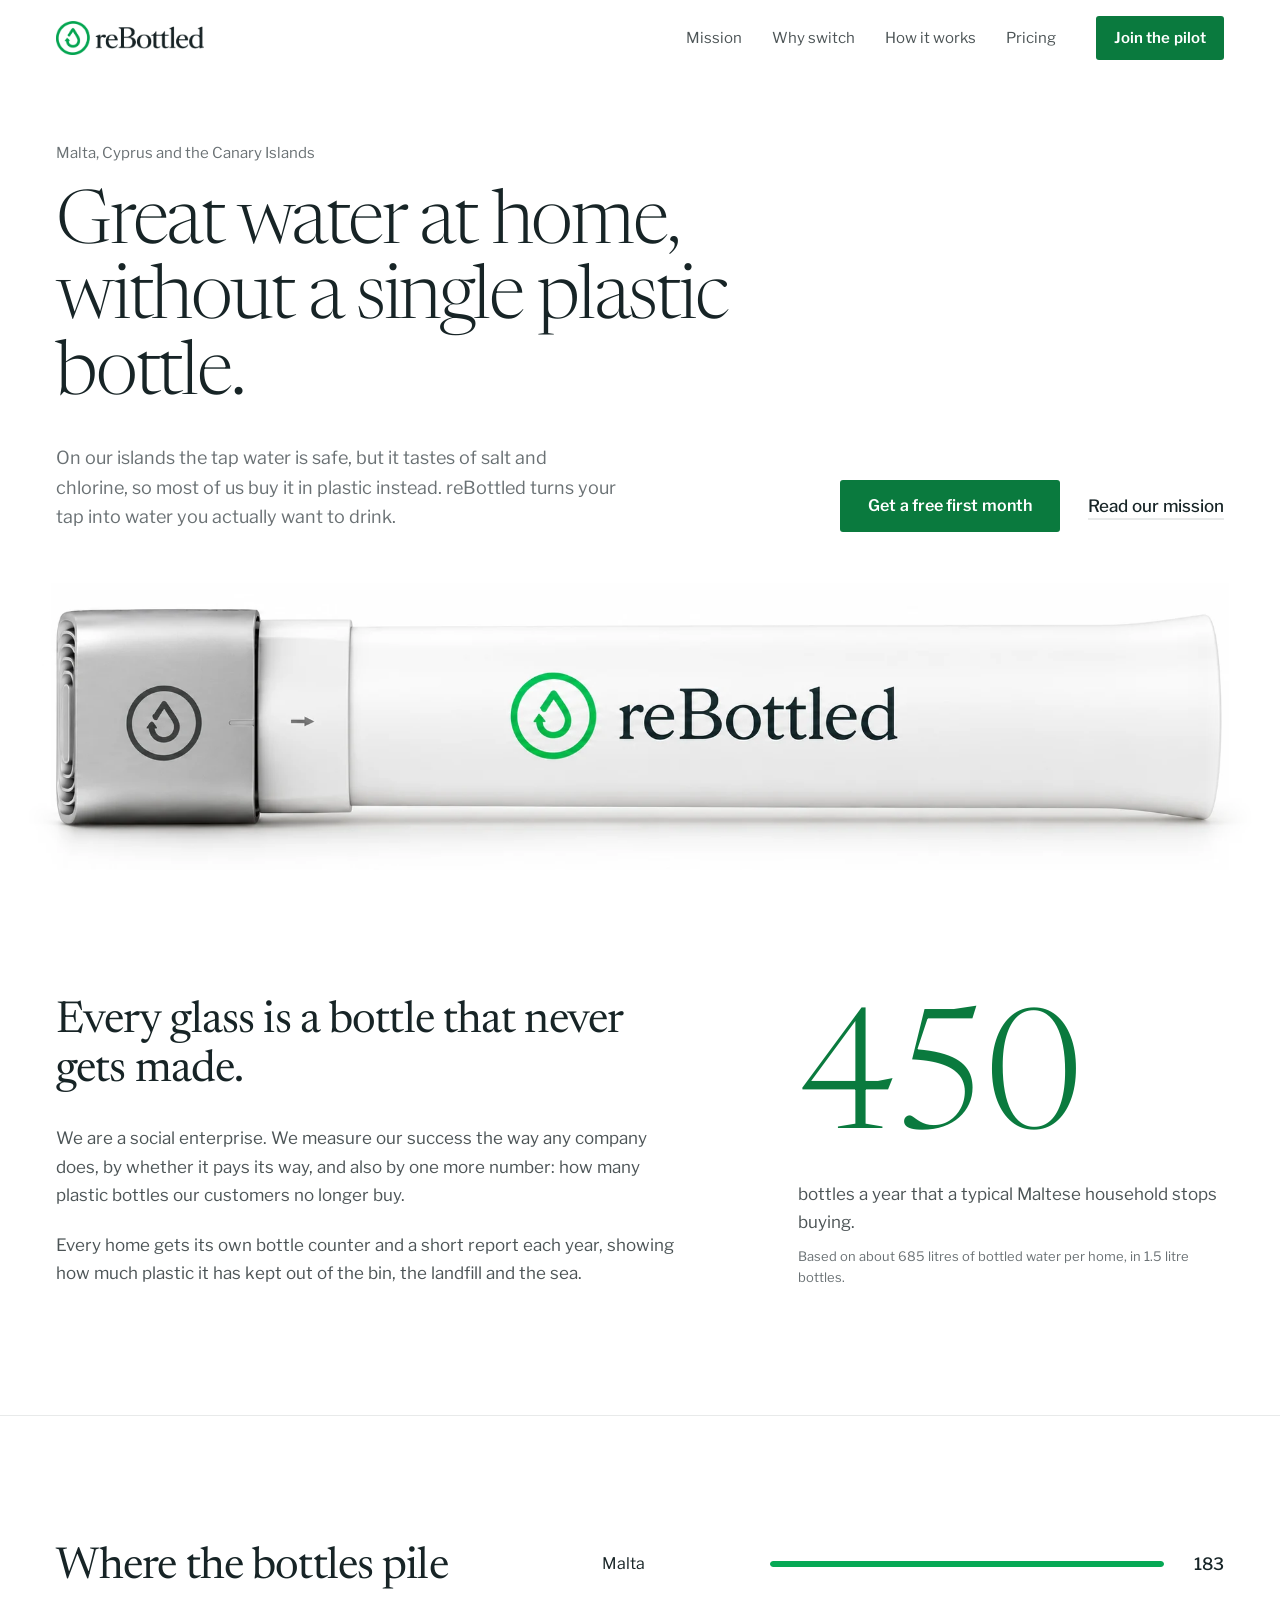
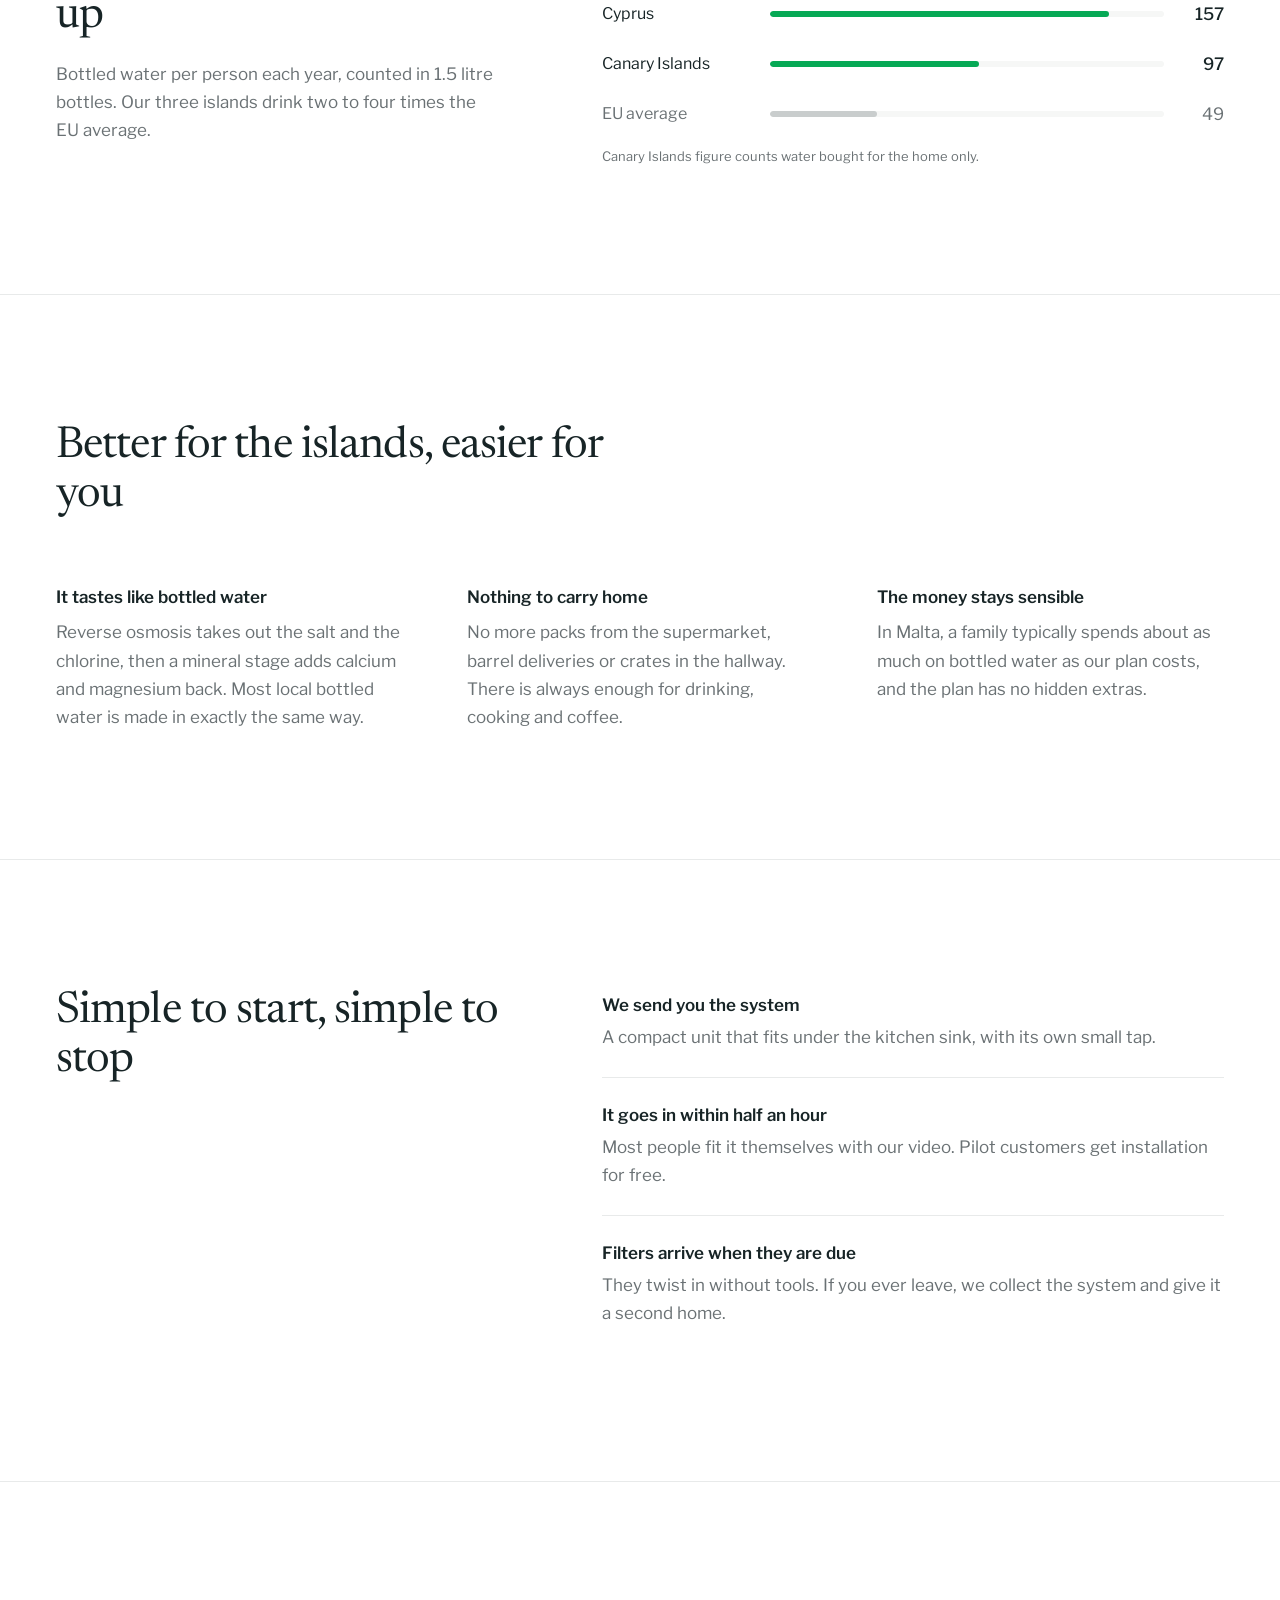
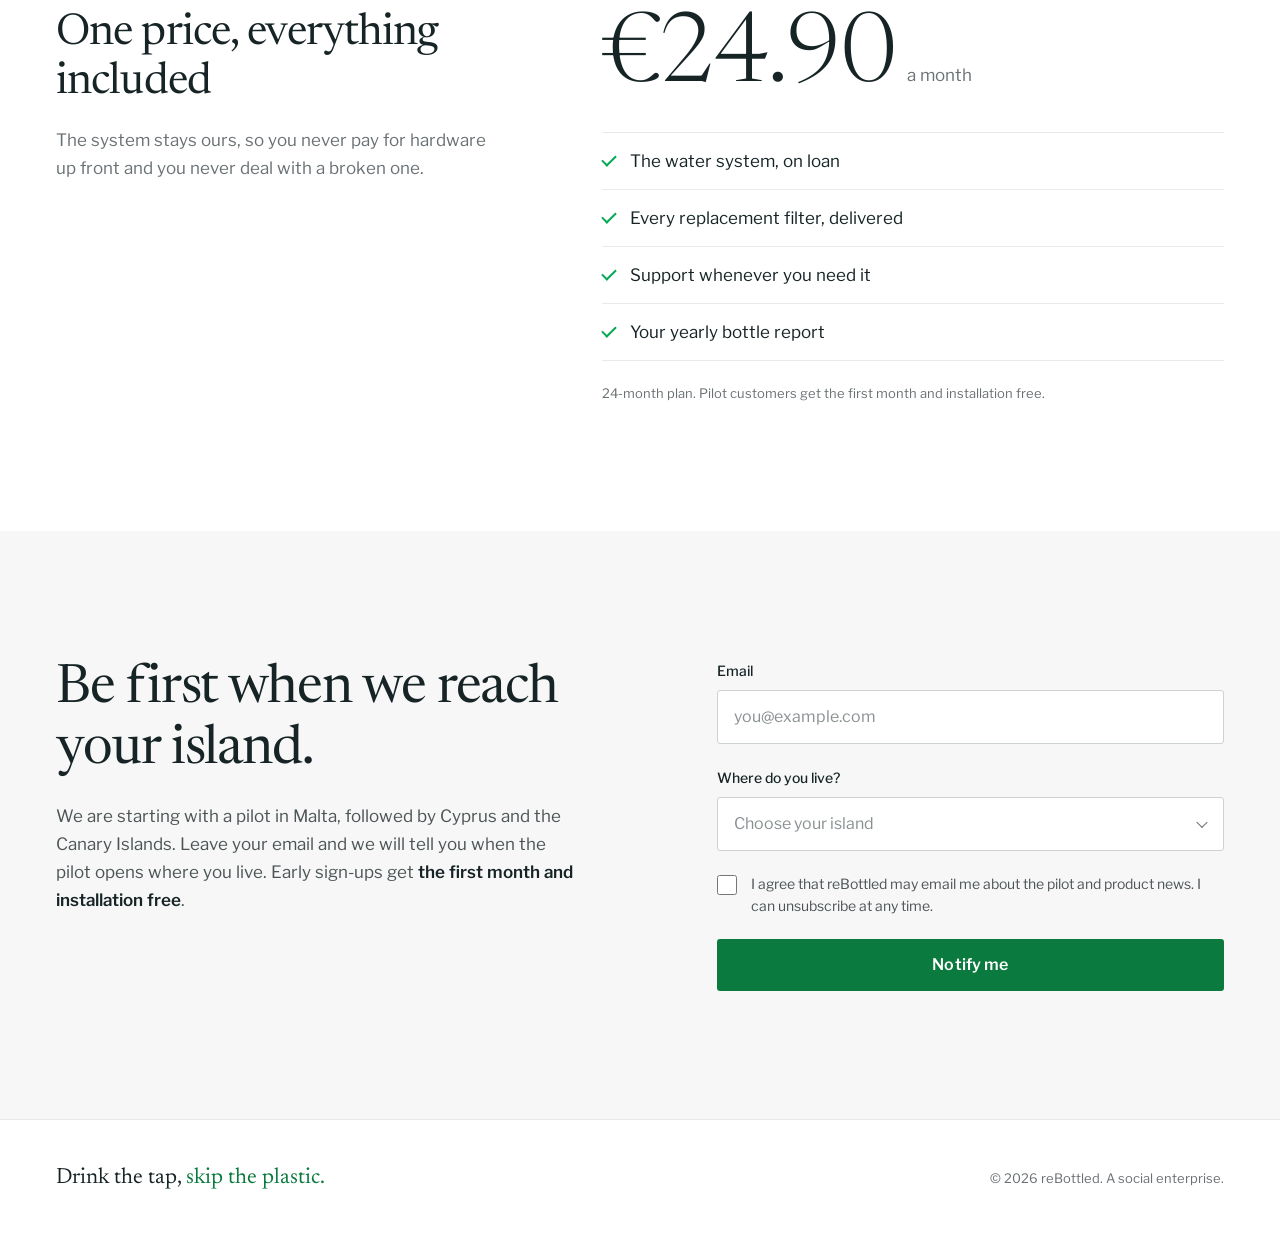
==== index.html @ c3a54504 "Add reBottled landing page Single-page site with mission, sales story, pricing and a front-end-only " ====
<!doctype html>
<html lang="en">
<head>
  <meta charset="utf-8">
  <meta name="viewport" content="width=device-width, initial-scale=1">
  <title>reBottled | Great water at home, without plastic bottles</title>
  <meta name="description" content="reBottled is a social enterprise bringing clean, great-tasting tap water to homes in Malta, Cyprus and the Canary Islands, so families can stop buying water in plastic.">
  <meta name="theme-color" content="#ffffff">
  <meta property="og:title" content="reBottled | Great water at home, without plastic bottles">
  <meta property="og:description" content="A home water system on subscription for Malta, Cyprus and the Canary Islands. Join the pilot: first month and installation free.">
  <meta property="og:type" content="website">
  <meta property="og:image" content="assets/hero-filter.webp">
  <link rel="icon" type="image/png" href="assets/favicon.png">
  <link rel="apple-touch-icon" href="assets/apple-touch-icon.png">
  <link rel="preconnect" href="https://fonts.googleapis.com">
  <link rel="preconnect" href="https://fonts.gstatic.com" crossorigin>
  <link rel="stylesheet" href="https://fonts.googleapis.com/css2?family=Newsreader:opsz,wght@6..72,300;6..72,400;6..72,500&family=Libre+Franklin:wght@400;500;600&display=swap">
  <link rel="stylesheet" href="styles.css">
  <script>document.documentElement.classList.add("js");</script>
  <script src="main.js" defer></script>
</head>
<body>
  <a class="skip-link" href="#main">Skip to content</a>

  <header class="site-header">
    <div class="wrap header-inner">
      <a class="brand" href="#top" aria-label="reBottled, back to top">
        <picture>
          <source srcset="assets/logo.webp" type="image/webp">
          <img src="assets/logo.png" alt="reBottled" width="174" height="40">
        </picture>
      </a>
      <nav class="site-nav" aria-label="Main">
        <a href="#mission">Mission</a>
        <a href="#why">Why switch</a>
        <a href="#how">How it works</a>
        <a href="#pricing">Pricing</a>
      </nav>
      <a class="button button-small" href="#join">Join the pilot</a>
    </div>
  </header>

  <main id="main">

    <section class="hero" id="top">
      <div class="wrap hero-head">
        <p class="hero-place">Malta, Cyprus and the Canary Islands</p>
        <h1 class="hero-title">Great water at home, without a single plastic bottle.</h1>
      </div>
      <div class="wrap hero-body">
        <div class="hero-row">
          <p class="hero-lead">On our islands the tap water is safe, but it tastes of salt and chlorine, so most of us buy it in plastic instead. reBottled turns your tap into water you actually want to drink.</p>
          <div class="hero-actions">
            <a class="button" href="#join">Get a free first month</a>
            <a class="text-link" href="#mission">Read our mission</a>
          </div>
        </div>
      </div>
      <figure class="hero-product">
        <img src="assets/hero-filter.webp" srcset="assets/hero-filter-1000.webp 947w, assets/hero-filter.webp 1894w" sizes="(max-width: 700px) 136vw, min(100vw, 1440px)" alt="The reBottled filter: a slim white cylinder with a brushed metal end cap and the green reBottled logo" width="1894" height="442" fetchpriority="high">
      </figure>
    </section>

    <section class="section mission" id="mission">
      <div class="wrap mission-grid">
        <div class="mission-text">
          <h2>Every glass is a bottle that never gets made.</h2>
          <p>We are a social enterprise. We measure our success the way any company does, by whether it pays its way, and also by one more number: how many plastic bottles our customers no longer buy.</p>
          <p>Every home gets its own bottle counter and a short report each year, showing how much plastic it has kept out of the bin, the landfill and the sea.</p>
        </div>
        <aside class="mission-stat" aria-label="Household impact">
          <p class="big-number">450</p>
          <p>bottles a year that a typical Maltese household stops buying.</p>
          <p class="fine">Based on about 685 litres of bottled water per home, in 1.5 litre bottles.</p>
        </aside>
      </div>
    </section>

    <section class="section problem" aria-labelledby="problem-title">
      <div class="wrap problem-grid">
        <div>
          <h2 id="problem-title">Where the bottles pile up</h2>
          <p class="muted">Bottled water per person each year, counted in 1.5 litre bottles. Our three islands drink two to four times the EU average.</p>
        </div>
        <div>
          <dl class="bars">
            <div class="bar-row">
              <dt>Malta</dt>
              <dd><span class="bar"><span style="--w: 100%"></span></span><span class="bar-value">183</span></dd>
            </div>
            <div class="bar-row">
              <dt>Cyprus</dt>
              <dd><span class="bar"><span style="--w: 86%"></span></span><span class="bar-value">157</span></dd>
            </div>
            <div class="bar-row">
              <dt>Canary Islands</dt>
              <dd><span class="bar"><span style="--w: 53%"></span></span><span class="bar-value">97</span></dd>
            </div>
            <div class="bar-row is-reference">
              <dt>EU average</dt>
              <dd><span class="bar"><span style="--w: 27%"></span></span><span class="bar-value">49</span></dd>
            </div>
          </dl>
          <p class="fine">Canary Islands figure counts water bought for the home only.</p>
        </div>
      </div>
    </section>

    <section class="section why" id="why">
      <div class="wrap">
        <h2>Better for the islands, easier for you</h2>
        <div class="why-grid">
          <div>
            <h3>It tastes like bottled water</h3>
            <p>Reverse osmosis takes out the salt and the chlorine, then a mineral stage adds calcium and magnesium back. Most local bottled water is made in exactly the same way.</p>
          </div>
          <div>
            <h3>Nothing to carry home</h3>
            <p>No more packs from the supermarket, barrel deliveries or crates in the hallway. There is always enough for drinking, cooking and coffee.</p>
          </div>
          <div>
            <h3>The money stays sensible</h3>
            <p>In Malta, a family typically spends about as much on bottled water as our plan costs, and the plan has no hidden extras.</p>
          </div>
        </div>
      </div>
    </section>

    <section class="section how" id="how">
      <div class="wrap how-grid">
        <div>
          <h2>Simple to start, simple to stop</h2>
        </div>
        <ol class="steps">
          <li>
            <h3>We send you the system</h3>
            <p>A compact unit that fits under the kitchen sink, with its own small tap.</p>
          </li>
          <li>
            <h3>It goes in within half an hour</h3>
            <p>Most people fit it themselves with our video. Pilot customers get installation for free.</p>
          </li>
          <li>
            <h3>Filters arrive when they are due</h3>
            <p>They twist in without tools. If you ever leave, we collect the system and give it a second home.</p>
          </li>
        </ol>
      </div>
    </section>

    <section class="section pricing" id="pricing">
      <div class="wrap pricing-grid">
        <div>
          <h2>One price, everything included</h2>
          <p class="muted">The system stays ours, so you never pay for hardware up front and you never deal with a broken one.</p>
        </div>
        <div class="price-block">
          <p class="price"><span class="price-amount">€24.90</span> <span class="price-unit">a month</span></p>
          <ul class="included">
            <li>The water system, on loan</li>
            <li>Every replacement filter, delivered</li>
            <li>Support whenever you need it</li>
            <li>Your yearly bottle report</li>
          </ul>
          <p class="fine">24-month plan. Pilot customers get the first month and installation free.</p>
        </div>
      </div>
    </section>

    <section class="join" id="join" aria-labelledby="join-title">
      <div class="wrap join-inner">
        <div class="join-copy">
          <h2 id="join-title">Be first when we reach your island.</h2>
          <p>We are starting with a pilot in Malta, followed by Cyprus and the Canary Islands. Leave your email and we will tell you when the pilot opens where you live. Early sign-ups get <strong>the first month and installation free</strong>.</p>
        </div>

        <form class="join-form" id="join-form" novalidate>
          <div class="field">
            <label for="email">Email</label>
            <input id="email" name="email" type="email" autocomplete="email" inputmode="email" placeholder="you@example.com" required aria-describedby="email-error">
            <p class="field-error" id="email-error" role="alert"></p>
          </div>
          <div class="field">
            <label for="region">Where do you live?</label>
            <div class="select-wrap">
              <select id="region" name="region" required aria-describedby="region-error">
                <option value="" selected disabled>Choose your island</option>
                <option value="malta">Malta or Gozo</option>
                <option value="cyprus">Cyprus</option>
                <option value="canary-islands">Canary Islands</option>
                <option value="other">Somewhere else</option>
              </select>
            </div>
            <p class="field-error" id="region-error" role="alert"></p>
          </div>
          <div class="field field-check">
            <input id="consent" name="consent" type="checkbox" required aria-describedby="consent-error">
            <label for="consent">I agree that reBottled may email me about the pilot and product news. I can unsubscribe at any time.</label>
            <p class="field-error" id="consent-error" role="alert"></p>
          </div>
          <button class="button button-full" type="submit">Notify me</button>
          <p class="form-status" id="form-status" role="status" aria-live="polite" hidden></p>
        </form>
      </div>
    </section>

  </main>

  <footer class="site-footer">
    <div class="wrap footer-inner">
      <p class="footer-line">Drink the tap, <span class="accent">skip the plastic.</span></p>
      <p class="fine">© <span id="year">2026</span> reBottled. A social enterprise.</p>
    </div>
  </footer>
</body>
</html>
---- styles.css ----
/* reBottled landing page
   Colours come from the logo: ink #172426, brand green #06A955.
   Green text and buttons use a darker shade (#0A7A3E) so they pass WCAG AA on white. */

:root {
  --ink: #172426;
  --text: #4C5456;
  --muted: #6A7174;
  --line: #E8EAEA;
  --soft: #F6F7F6;
  --green: #06A955;
  --green-dark: #0A7A3E;
  --green-darker: #08602F;
  --serif: "Newsreader", Georgia, "Times New Roman", serif;
  --sans: "Libre Franklin", "Helvetica Neue", Arial, sans-serif;
  --wrap: 1180px;
  --gutter: clamp(20px, 5vw, 56px);
  --section: clamp(72px, 10vw, 128px);
}

*, *::before, *::after { box-sizing: border-box; }

html { scroll-behavior: smooth; scroll-padding-top: 88px; }

body {
  margin: 0;
  background: #fff;
  color: var(--text);
  font-family: var(--sans);
  font-size: 17px;
  line-height: 1.65;
  -webkit-font-smoothing: antialiased;
  text-rendering: optimizeLegibility;
}

img { display: block; max-width: 100%; height: auto; }

h1, h2, h3 { color: var(--ink); margin: 0; font-weight: 400; }
h2 {
  font-family: var(--serif);
  font-size: clamp(30px, 4vw, 44px);
  line-height: 1.12;
  letter-spacing: -0.02em;
}
h3 { font-family: var(--sans); font-size: 17px; font-weight: 600; line-height: 1.35; }
p { margin: 0; }

a { color: var(--green-dark); }
a:hover { color: var(--green-darker); }

:focus-visible { outline: 2px solid var(--green-dark); outline-offset: 3px; border-radius: 2px; }

.wrap { width: 100%; max-width: calc(var(--wrap) + 2 * var(--gutter)); margin: 0 auto; padding: 0 var(--gutter); }

.skip-link {
  position: absolute; left: 12px; top: -60px; z-index: 100;
  background: var(--ink); color: #fff; padding: 10px 16px; text-decoration: none;
}
.skip-link:focus { top: 12px; color: #fff; }

.muted { color: var(--muted); }
.fine { font-size: 13px; line-height: 1.55; color: var(--muted); }
.accent { color: var(--green-dark); }

/* Buttons */
.button {
  display: inline-flex; align-items: center; justify-content: center;
  min-height: 52px; padding: 0 28px;
  background: var(--green-dark); color: #fff;
  font-family: var(--sans); font-size: 16px; font-weight: 600; letter-spacing: 0.005em;
  text-decoration: none; border: 0; border-radius: 3px; cursor: pointer;
  transition: background-color 0.15s ease;
}
.button:hover { background: var(--green-darker); color: #fff; }
.button-small { min-height: 44px; padding: 0 18px; font-size: 15px; }
.button-full { width: 100%; }

.text-link {
  color: var(--ink); font-weight: 500; text-decoration: underline;
  text-decoration-color: var(--line); text-decoration-thickness: 2px; text-underline-offset: 6px;
}
.text-link:hover { color: var(--ink); text-decoration-color: var(--green); }

/* Header */
.site-header {
  position: sticky; top: 0; z-index: 10;
  background: rgba(255, 255, 255, 0.94);
  backdrop-filter: saturate(1.2) blur(8px);
  -webkit-backdrop-filter: saturate(1.2) blur(8px);
  border-bottom: 1px solid transparent;
  transition: border-color 0.2s ease;
}
.site-header.is-scrolled { border-bottom-color: var(--line); }
.header-inner { height: 76px; display: flex; align-items: center; gap: 40px; }
.brand { display: block; flex: 0 0 auto; }
.brand img { height: 34px; width: auto; }
.site-nav { display: flex; gap: 30px; margin-left: auto; }
.site-nav a { color: var(--text); font-size: 15px; text-decoration: none; }
.site-nav a:hover { color: var(--ink); }

/* Hero */
.hero { padding-top: clamp(40px, 5vw, 72px); overflow: hidden; display: flex; flex-direction: column; }
.hero-head { order: 1; }
.hero-body { order: 2; }
.hero-product { order: 3; }
.hero-place { font-size: 15px; color: var(--muted); margin-bottom: 22px; }
.hero-title {
  font-family: var(--serif);
  font-weight: 300;
  font-size: clamp(42px, 5.8vw, 80px);
  line-height: 1.02;
  letter-spacing: -0.03em;
  max-width: 19ch;
}
.hero-row {
  display: grid;
  grid-template-columns: minmax(0, 1fr) auto;
  gap: 48px;
  align-items: end;
  margin-top: 28px;
}
.hero-product img {
  /* The product photo has a faint grey vignette; fade its edges into the white page. */
  -webkit-mask-image: linear-gradient(to right, transparent 0, #000 4%, #000 96%, transparent 100%);
          mask-image: linear-gradient(to right, transparent 0, #000 4%, #000 96%, transparent 100%);
}
.hero-lead { max-width: 560px; font-size: 18px; color: var(--muted); }
.hero-actions { display: flex; align-items: center; gap: 28px; flex-wrap: wrap; }
.hero-product {
  margin: clamp(32px, 4vw, 56px) auto 0;
  max-width: 1440px;
  padding: 0 clamp(8px, 2vw, 32px);
}
.hero-product img { width: 100%; }

/* Sections */
.section { padding: var(--section) 0; border-top: 1px solid var(--line); }
.hero + .section { border-top: 0; }

/* Mission */
.mission-grid {
  display: grid;
  grid-template-columns: minmax(0, 1.5fr) minmax(0, 1fr);
  gap: clamp(40px, 8vw, 120px);
  align-items: end;
}
.mission-text { display: grid; gap: 22px; max-width: 620px; }
.mission-text h2 { margin-bottom: 6px; }
.mission-stat { display: grid; gap: 10px; color: var(--text); }
.big-number {
  font-family: var(--serif);
  font-weight: 300;
  font-size: clamp(96px, 13vw, 168px);
  line-height: 0.85;
  letter-spacing: -0.04em;
  color: var(--green-dark);
  margin-bottom: 10px;
}

/* Problem: bar comparison */
.problem-grid {
  display: grid;
  grid-template-columns: minmax(0, 1fr) minmax(0, 1.4fr);
  gap: clamp(40px, 8vw, 120px);
}
.problem-grid h2 { margin-bottom: 18px; }
.bars { margin: 6px 0 18px; display: grid; gap: 22px; }
.bar-row { display: grid; grid-template-columns: 150px minmax(0, 1fr); align-items: center; gap: 18px; }
.bar-row dt { color: var(--ink); font-size: 16px; }
.bar-row dd { margin: 0; display: grid; grid-template-columns: minmax(0, 1fr) 44px; align-items: center; gap: 16px; }
.bar { display: block; height: 6px; border-radius: 3px; background: var(--soft); overflow: hidden; }
.bar > span {
  display: block; height: 100%; width: var(--w); border-radius: 3px;
  background: var(--green);
  transform-origin: left center;
}
.bar-value { text-align: right; font-weight: 500; color: var(--ink); font-variant-numeric: tabular-nums; }
.is-reference dt, .is-reference .bar-value { color: var(--muted); font-weight: 400; }
.is-reference .bar > span { background: #C9CDCD; }

.js .bars .bar > span { transform: scaleX(0); transition: transform 0.9s cubic-bezier(0.2, 0.7, 0.2, 1); }
.js .bars.is-visible .bar > span { transform: scaleX(1); }
.js .bars.is-visible .bar-row:nth-child(2) .bar > span { transition-delay: 0.08s; }
.js .bars.is-visible .bar-row:nth-child(3) .bar > span { transition-delay: 0.16s; }
.js .bars.is-visible .bar-row:nth-child(4) .bar > span { transition-delay: 0.24s; }

/* Why */
.why h2 { max-width: 24ch; }
.why-grid {
  display: grid;
  grid-template-columns: repeat(3, minmax(0, 1fr));
  gap: clamp(32px, 5vw, 64px);
  margin-top: clamp(40px, 5vw, 64px);
}
.why-grid h3 { margin-bottom: 10px; }
.why-grid p { color: var(--muted); }

/* How */
.how-grid {
  display: grid;
  grid-template-columns: minmax(0, 1fr) minmax(0, 1.4fr);
  gap: clamp(40px, 8vw, 120px);
}
.steps { list-style: none; margin: 0; padding: 0; display: grid; gap: 0; }
.steps li { padding: 26px 0; border-top: 1px solid var(--line); }
.steps li:first-child { padding-top: 6px; border-top: 0; }
.steps h3 { margin-bottom: 6px; }
.steps p { color: var(--muted); }

/* Pricing */
.pricing-grid {
  display: grid;
  grid-template-columns: minmax(0, 1fr) minmax(0, 1.4fr);
  gap: clamp(40px, 8vw, 120px);
  align-items: start;
}
.pricing-grid h2 { margin-bottom: 18px; }
.price { display: flex; align-items: baseline; gap: 12px; flex-wrap: wrap; margin-bottom: 26px; }
.price-amount {
  font-family: var(--serif); font-weight: 300; color: var(--ink);
  font-size: clamp(64px, 8vw, 96px); line-height: 1; letter-spacing: -0.03em;
}
.price-unit { font-size: 17px; color: var(--muted); }
.included { list-style: none; margin: 0 0 22px; padding: 0; display: grid; }
.included li {
  display: flex; align-items: center; gap: 14px;
  padding: 14px 0; border-top: 1px solid var(--line); color: var(--ink);
}
.included li:last-child { border-bottom: 1px solid var(--line); }
.included li::before {
  content: ""; flex: 0 0 auto; width: 14px; height: 8px; margin-top: -4px;
  border-left: 2px solid var(--green); border-bottom: 2px solid var(--green);
  transform: rotate(-45deg);
}

/* Join */
.join { background: var(--soft); padding: var(--section) 0; }
.join-inner {
  display: grid;
  grid-template-columns: minmax(0, 1.1fr) minmax(0, 1fr);
  gap: clamp(40px, 8vw, 120px);
  align-items: start;
}
.join-copy { display: grid; gap: 22px; max-width: 520px; }
.join-copy h2 { font-size: clamp(34px, 4.6vw, 54px); }
.join-copy strong { color: var(--ink); font-weight: 600; }

.join-form { display: grid; gap: 22px; }
.field { display: grid; gap: 8px; }
.field label { font-size: 14px; font-weight: 500; color: var(--ink); }
.field input[type="email"], .field select {
  width: 100%; min-height: 54px; padding: 0 16px;
  font: inherit; font-size: 16px; color: var(--ink);
  background: #fff; border: 1px solid #CDD2D2; border-radius: 3px;
  transition: border-color 0.15s ease;
  -webkit-appearance: none; appearance: none;
}
.field input::placeholder { color: #8A9092; }
.field input:hover, .field select:hover { border-color: #A9B0B1; }
.field input:focus, .field select:focus { outline: none; border-color: var(--green-dark); box-shadow: 0 0 0 3px rgba(10, 122, 62, 0.15); }
.field [aria-invalid="true"], .field [aria-invalid="true"]:focus { border-color: #B42318; }
.field [aria-invalid="true"]:focus { box-shadow: 0 0 0 3px rgba(180, 35, 24, 0.12); }
.select-wrap { position: relative; }
.select-wrap::after {
  content: ""; position: absolute; right: 18px; top: 50%; width: 8px; height: 8px;
  border-right: 1.5px solid var(--muted); border-bottom: 1.5px solid var(--muted);
  transform: translateY(-70%) rotate(45deg); pointer-events: none;
}
.select-wrap select { padding-right: 44px; cursor: pointer; }
.select-wrap select:invalid { color: #8A9092; }

.field-check { grid-template-columns: 22px minmax(0, 1fr); column-gap: 12px; align-items: start; }
.field-check input { width: 20px; height: 20px; margin: 2px 0 0; accent-color: var(--green-dark); cursor: pointer; }
.field-check label { font-weight: 400; font-size: 14px; line-height: 1.55; color: var(--text); cursor: pointer; }
.field-check .field-error { grid-column: 2; }

.field-error { font-size: 13px; color: #B42318; min-height: 0; }
.field-error:empty { display: none; }

.form-status {
  padding: 16px 18px; border-radius: 3px;
  background: #fff; border: 1px solid var(--line); color: var(--ink); font-size: 15px;
}
.form-status.is-success { border-color: rgba(6, 169, 85, 0.45); }

/* Footer */
.site-footer { padding: 40px 0 48px; border-top: 1px solid var(--line); }
.footer-inner { display: flex; align-items: baseline; justify-content: space-between; gap: 24px; flex-wrap: wrap; }
.footer-line { font-family: var(--serif); font-size: 22px; color: var(--ink); }

/* Tablet */
@media (max-width: 960px) {
  .site-nav { display: none; }
  .header-inner { justify-content: space-between; }
  .hero-row { grid-template-columns: 1fr; gap: 28px; }
  .mission-grid, .problem-grid, .how-grid, .pricing-grid, .join-inner { grid-template-columns: 1fr; }
  .mission-grid { align-items: start; }
  .why-grid { grid-template-columns: 1fr; gap: 32px; }
}

/* Phone */
@media (max-width: 700px) {
  body { font-size: 16px; }
  html { scroll-padding-top: 72px; }
  .header-inner { height: 64px; gap: 16px; }
  .brand img { height: 28px; }
  .hero-place { font-size: 14px; margin-bottom: 16px; }
  .hero-lead { font-size: 17px; }
  .hero-actions { gap: 20px; }
  .hero-actions .button { width: 100%; }
  /* The product is very wide: on phones show it larger and let the flared end run off the edge,
     so the cap and logo stay big enough to read. */
  .hero-product { order: 2; margin: 36px 0 8px; padding: 0; overflow: hidden; }
  .hero-product img {
    width: 136%; max-width: none; margin-left: -1%;
    -webkit-mask-image: none; mask-image: none;
  }
  .hero-body { order: 3; }
  .hero-row { margin-top: 28px; }
  .bar-row { grid-template-columns: 1fr; gap: 8px; }
  .bars { gap: 20px; }
  .footer-inner { flex-direction: column; gap: 8px; }
}

@media (prefers-reduced-motion: reduce) {
  html { scroll-behavior: auto; }
  .js .bars .bar > span { transform: none; transition: none; }
  * { transition: none !important; }
}
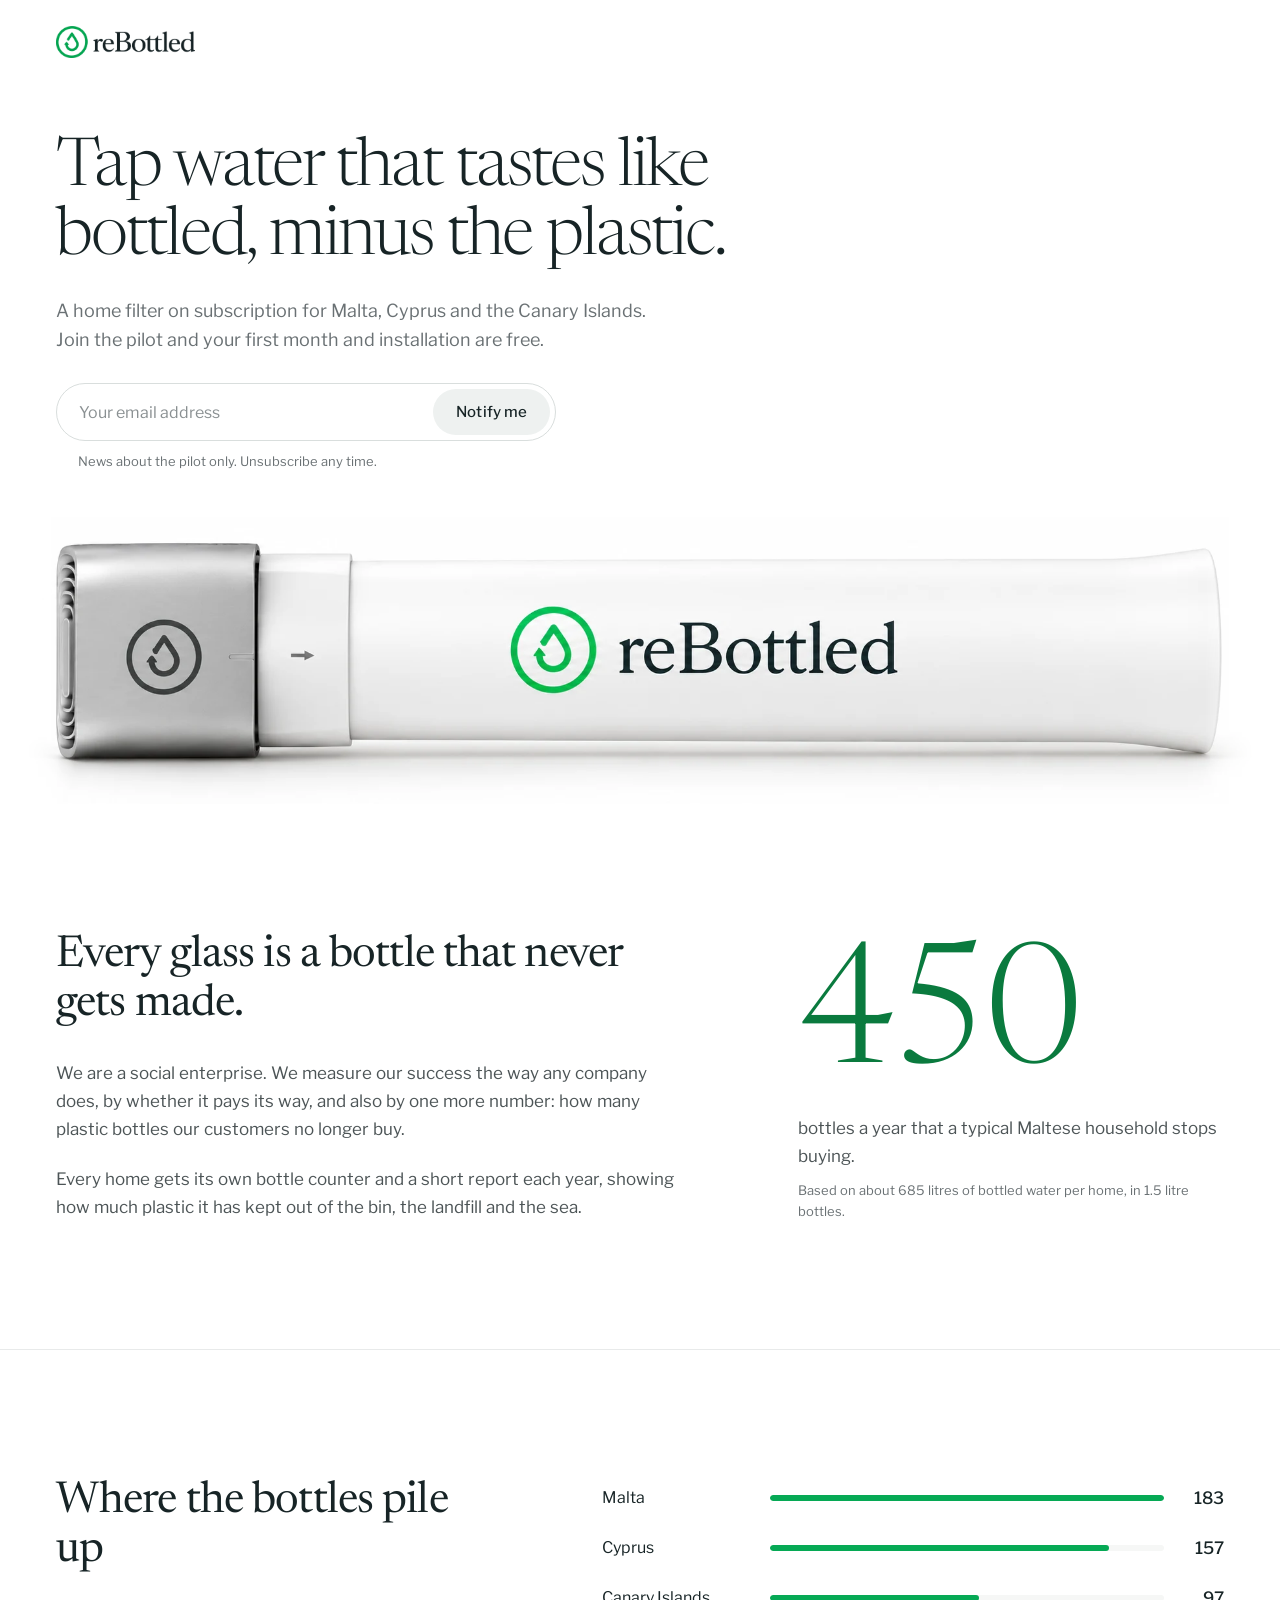
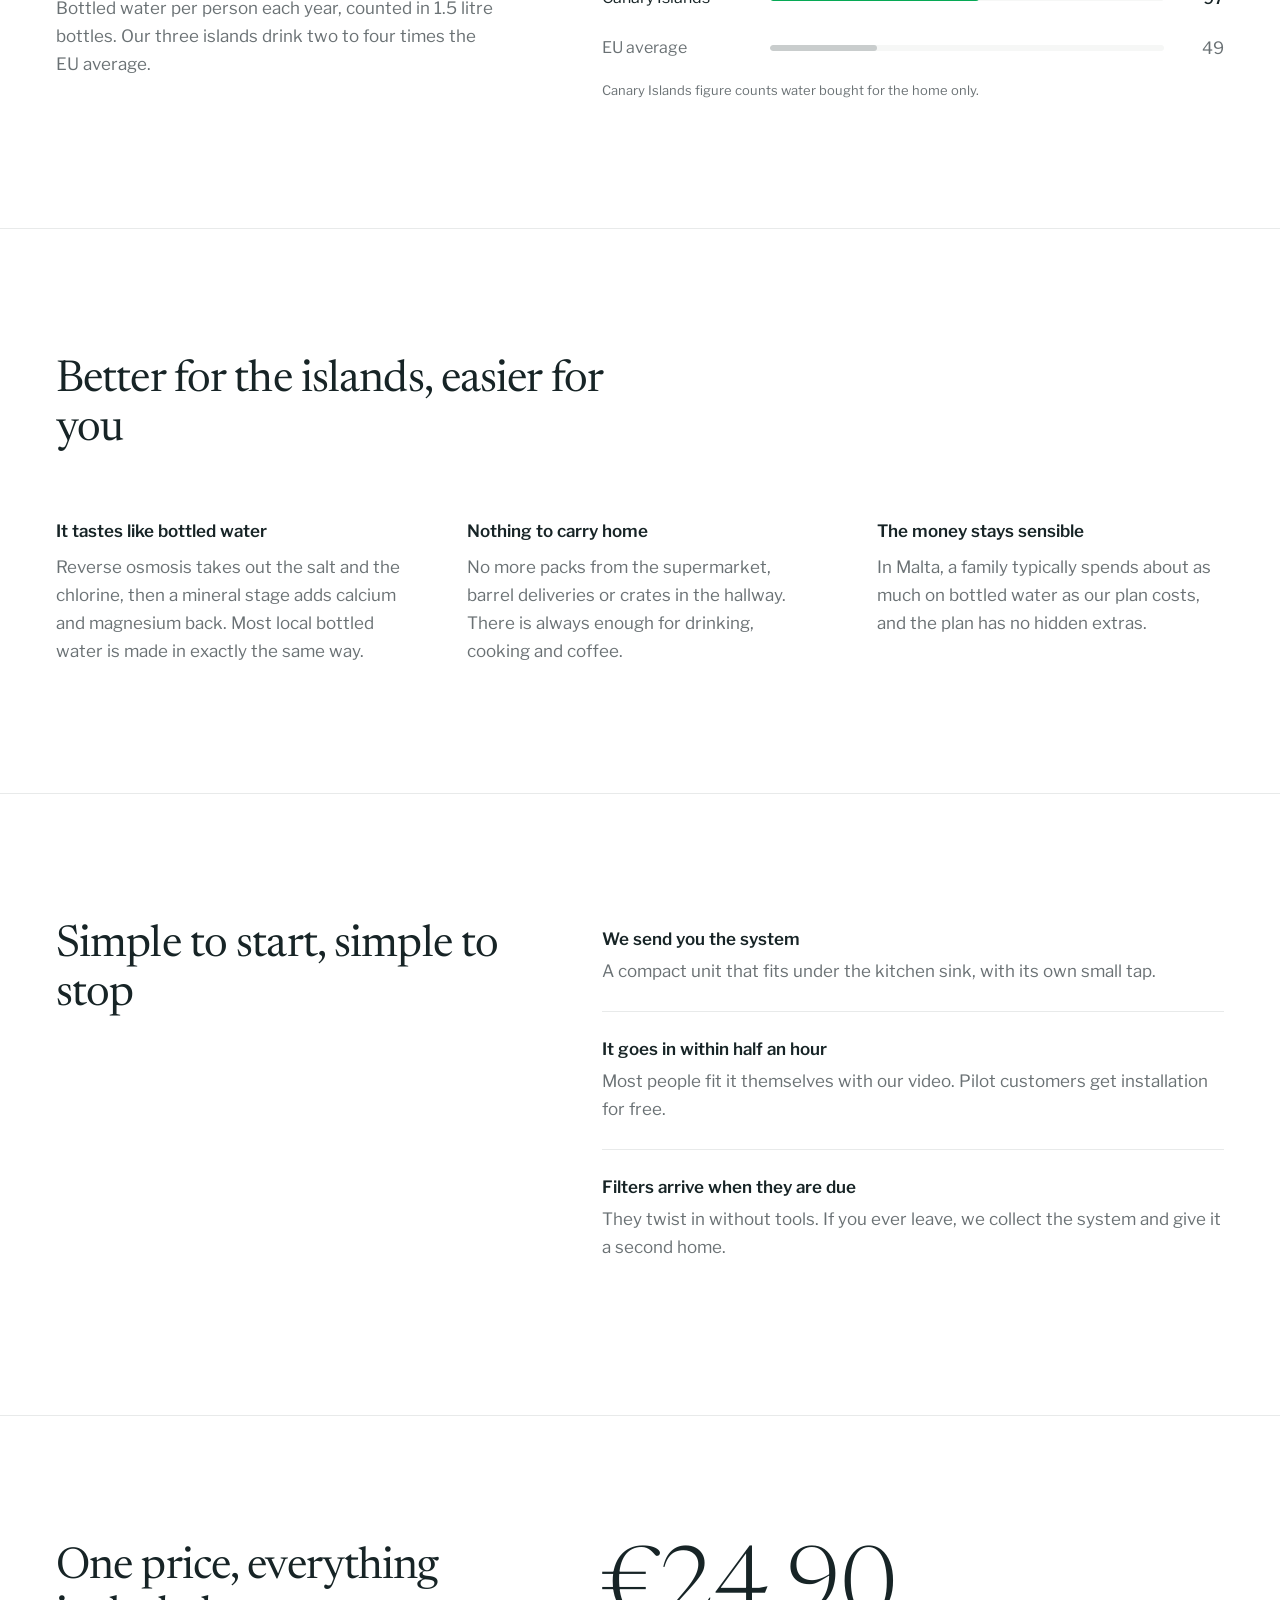
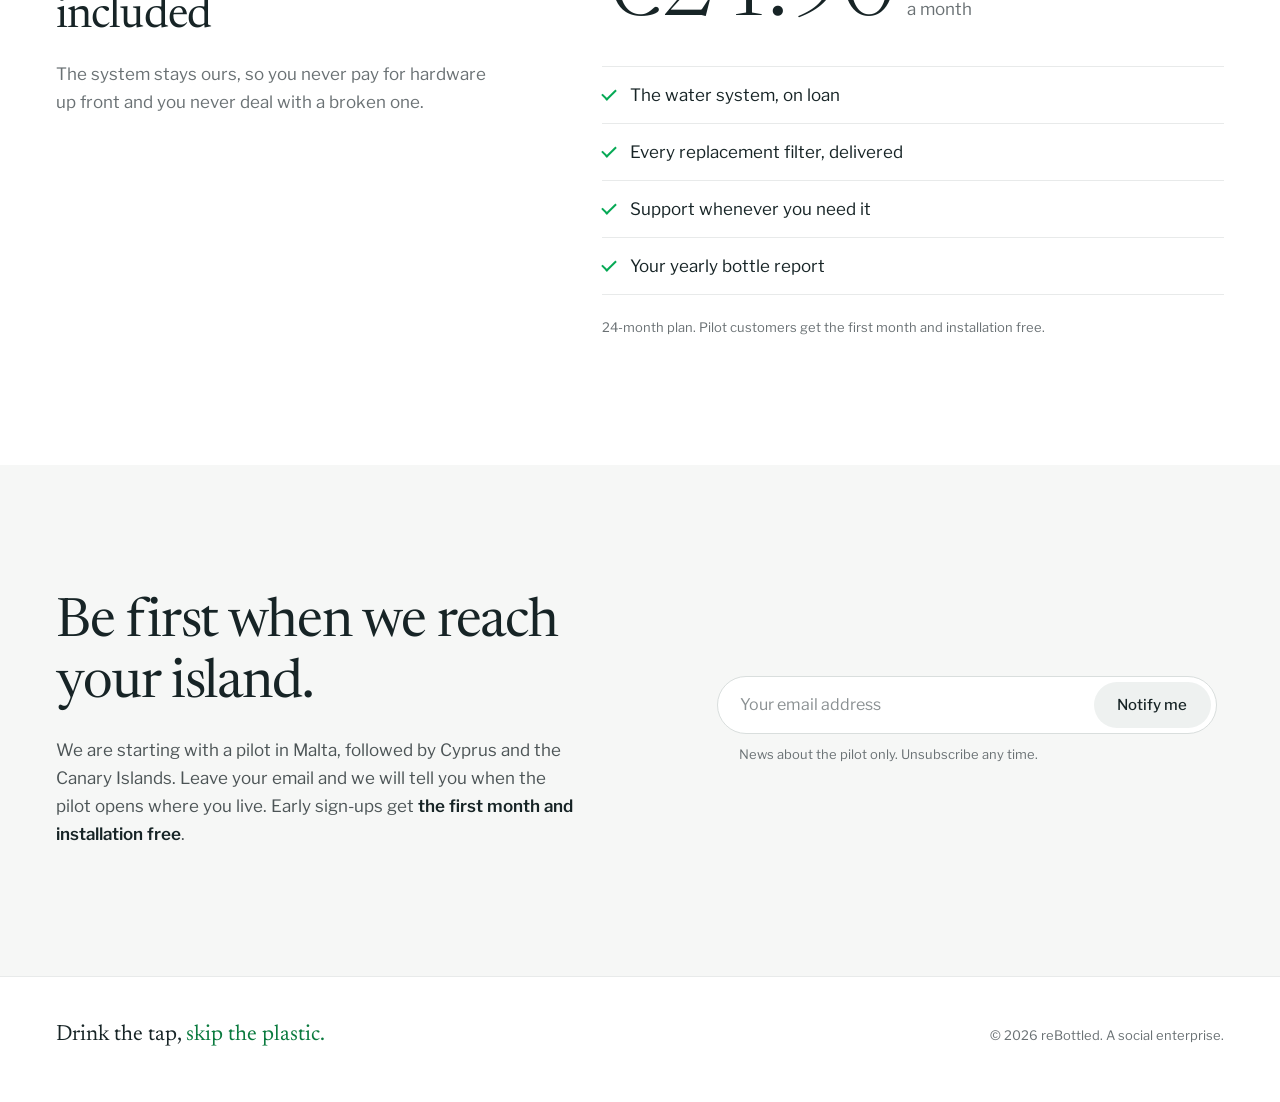
==== commit 60d072db: "Lighter hero with product above the fold and inline email sign-up Remove the top navigation, make bu" ====
--- a/index.html
+++ b/index.html
@@ -30,31 +30,23 @@
           <img src="assets/logo.png" alt="reBottled" width="174" height="40">
         </picture>
       </a>
-      <nav class="site-nav" aria-label="Main">
-        <a href="#mission">Mission</a>
-        <a href="#why">Why switch</a>
-        <a href="#how">How it works</a>
-        <a href="#pricing">Pricing</a>
-      </nav>
-      <a class="button button-small" href="#join">Join the pilot</a>
     </div>
   </header>
 
   <main id="main">
 
     <section class="hero" id="top">
-      <div class="wrap hero-head">
-        <p class="hero-place">Malta, Cyprus and the Canary Islands</p>
-        <h1 class="hero-title">Great water at home, without a single plastic bottle.</h1>
-      </div>
-      <div class="wrap hero-body">
-        <div class="hero-row">
-          <p class="hero-lead">On our islands the tap water is safe, but it tastes of salt and chlorine, so most of us buy it in plastic instead. reBottled turns your tap into water you actually want to drink.</p>
-          <div class="hero-actions">
-            <a class="button" href="#join">Get a free first month</a>
-            <a class="text-link" href="#mission">Read our mission</a>
+      <div class="wrap hero-copy">
+        <h1 class="hero-title">Tap water that tastes like bottled, minus the plastic.</h1>
+        <p class="hero-lead">A home filter on subscription for Malta, Cyprus and the Canary Islands. Join the pilot and your first month and installation are free.</p>
+        <form class="signup" novalidate>
+          <div class="signup-field">
+            <label class="visually-hidden" for="hero-email">Email address</label>
+            <input id="hero-email" name="email" type="email" autocomplete="email" inputmode="email" placeholder="Your email address" required>
+            <button class="pill-button" type="submit">Notify me</button>
           </div>
-        </div>
+          <p class="signup-note">News about the pilot only. Unsubscribe any time.</p>
+        </form>
       </div>
       <figure class="hero-product">
         <img src="assets/hero-filter.webp" srcset="assets/hero-filter-1000.webp 947w, assets/hero-filter.webp 1894w" sizes="(max-width: 700px) 136vw, min(100vw, 1440px)" alt="The reBottled filter: a slim white cylinder with a brushed metal end cap and the green reBottled logo" width="1894" height="442" fetchpriority="high">
@@ -174,32 +166,13 @@
           <p>We are starting with a pilot in Malta, followed by Cyprus and the Canary Islands. Leave your email and we will tell you when the pilot opens where you live. Early sign-ups get <strong>the first month and installation free</strong>.</p>
         </div>
 
-        <form class="join-form" id="join-form" novalidate>
-          <div class="field">
-            <label for="email">Email</label>
-            <input id="email" name="email" type="email" autocomplete="email" inputmode="email" placeholder="you@example.com" required aria-describedby="email-error">
-            <p class="field-error" id="email-error" role="alert"></p>
+        <form class="signup" novalidate>
+          <div class="signup-field">
+            <label class="visually-hidden" for="join-email">Email address</label>
+            <input id="join-email" name="email" type="email" autocomplete="email" inputmode="email" placeholder="Your email address" required>
+            <button class="pill-button" type="submit">Notify me</button>
           </div>
-          <div class="field">
-            <label for="region">Where do you live?</label>
-            <div class="select-wrap">
-              <select id="region" name="region" required aria-describedby="region-error">
-                <option value="" selected disabled>Choose your island</option>
-                <option value="malta">Malta or Gozo</option>
-                <option value="cyprus">Cyprus</option>
-                <option value="canary-islands">Canary Islands</option>
-                <option value="other">Somewhere else</option>
-              </select>
-            </div>
-            <p class="field-error" id="region-error" role="alert"></p>
-          </div>
-          <div class="field field-check">
-            <input id="consent" name="consent" type="checkbox" required aria-describedby="consent-error">
-            <label for="consent">I agree that reBottled may email me about the pilot and product news. I can unsubscribe at any time.</label>
-            <p class="field-error" id="consent-error" role="alert"></p>
-          </div>
-          <button class="button button-full" type="submit">Notify me</button>
-          <p class="form-status" id="form-status" role="status" aria-live="polite" hidden></p>
+          <p class="signup-note">News about the pilot only. Unsubscribe any time.</p>
         </form>
       </div>
     </section>
--- a/styles.css
+++ b/styles.css
@@ -1,6 +1,6 @@
 /* reBottled landing page
    Colours come from the logo: ink #172426, brand green #06A955.
-   Green text and buttons use a darker shade (#0A7A3E) so they pass WCAG AA on white. */
+   Green text uses a darker shade (#0A7A3E) so it passes WCAG AA on white. Buttons stay neutral. */
 
 :root {
   --ink: #172426;
@@ -20,7 +20,7 @@
 
 *, *::before, *::after { box-sizing: border-box; }
 
-html { scroll-behavior: smooth; scroll-padding-top: 88px; }
+html { scroll-behavior: smooth; }
 
 body {
   margin: 0;
@@ -48,7 +48,8 @@
 a { color: var(--green-dark); }
 a:hover { color: var(--green-darker); }
 
-:focus-visible { outline: 2px solid var(--green-dark); outline-offset: 3px; border-radius: 2px; }
+:focus-visible { outline: 2px solid var(--ink); outline-offset: 3px; }
+.signup-field input:focus-visible { outline: none; }
 
 .wrap { width: 100%; max-width: calc(var(--wrap) + 2 * var(--gutter)); margin: 0 auto; padding: 0 var(--gutter); }
 
@@ -62,76 +63,80 @@
 .fine { font-size: 13px; line-height: 1.55; color: var(--muted); }
 .accent { color: var(--green-dark); }
 
-/* Buttons */
-.button {
+/* Buttons: light, rounded, no colour */
+.pill-button {
   display: inline-flex; align-items: center; justify-content: center;
-  min-height: 52px; padding: 0 28px;
-  background: var(--green-dark); color: #fff;
-  font-family: var(--sans); font-size: 16px; font-weight: 600; letter-spacing: 0.005em;
-  text-decoration: none; border: 0; border-radius: 3px; cursor: pointer;
-  transition: background-color 0.15s ease;
-}
-.button:hover { background: var(--green-darker); color: #fff; }
-.button-small { min-height: 44px; padding: 0 18px; font-size: 15px; }
-.button-full { width: 100%; }
-
-.text-link {
-  color: var(--ink); font-weight: 500; text-decoration: underline;
-  text-decoration-color: var(--line); text-decoration-thickness: 2px; text-underline-offset: 6px;
-}
-.text-link:hover { color: var(--ink); text-decoration-color: var(--green); }
-
-/* Header */
-.site-header {
-  position: sticky; top: 0; z-index: 10;
-  background: rgba(255, 255, 255, 0.94);
-  backdrop-filter: saturate(1.2) blur(8px);
-  -webkit-backdrop-filter: saturate(1.2) blur(8px);
-  border-bottom: 1px solid transparent;
-  transition: border-color 0.2s ease;
-}
-.site-header.is-scrolled { border-bottom-color: var(--line); }
-.header-inner { height: 76px; display: flex; align-items: center; gap: 40px; }
+  min-height: 46px; padding: 0 22px;
+  background: #EEF1F0; color: var(--ink);
+  font-family: var(--sans); font-size: 15px; font-weight: 500; letter-spacing: 0.005em;
+  border: 1px solid transparent; border-radius: 999px; cursor: pointer; white-space: nowrap;
+  transition: background-color 0.15s ease, border-color 0.15s ease;
+}
+.pill-button:hover { background: #E3E7E6; }
+.pill-button:disabled { cursor: default; color: var(--muted); }
+.pill-button-quiet { background: #fff; border-color: #D9DEDD; }
+.pill-button-quiet:hover { background: #F4F6F5; border-color: #C3C9C8; }
+
+.visually-hidden {
+  position: absolute; width: 1px; height: 1px; padding: 0; margin: -1px;
+  overflow: hidden; clip: rect(0 0 0 0); white-space: nowrap; border: 0;
+}
+
+/* Header: logo only */
+.site-header { position: relative; z-index: 2; }
+.header-inner { height: 84px; display: flex; align-items: center; }
 .brand { display: block; flex: 0 0 auto; }
-.brand img { height: 34px; width: auto; }
-.site-nav { display: flex; gap: 30px; margin-left: auto; }
-.site-nav a { color: var(--text); font-size: 15px; text-decoration: none; }
-.site-nav a:hover { color: var(--ink); }
+.brand img { height: 32px; width: auto; }
+
+/* Email sign-up: one rounded field with the button inside */
+.signup { display: grid; grid-template-columns: minmax(0, 1fr); gap: 10px; width: 100%; max-width: 500px; }
+.signup-field {
+  display: flex; align-items: center; gap: 8px;
+  padding: 5px 5px 5px 22px;
+  background: #fff; border: 1px solid #D9DEDD; border-radius: 999px;
+  transition: border-color 0.15s ease, box-shadow 0.15s ease;
+}
+.signup-field:hover { border-color: #C3C9C8; }
+.signup-field:focus-within { border-color: #9AA4A3; box-shadow: 0 0 0 4px rgba(23, 36, 38, 0.06); }
+.signup-field.is-invalid { border-color: #B42318; }
+.signup-field input {
+  flex: 1 1 auto; width: 100%; min-width: 0; height: 46px; padding: 0;
+  font: inherit; font-size: 16px; color: var(--ink);
+  background: transparent; border: 0; outline: none;
+}
+.signup-field input::placeholder { color: #8A9092; }
+.signup-note { font-size: 13px; color: var(--muted); padding-left: 22px; }
+.signup-error { font-size: 13px; color: #B42318; padding-left: 22px; }
+
+.signup-thanks { display: grid; gap: 8px; max-width: 640px; outline: none; }
+.signup-thanks-title { font-family: var(--serif); font-size: 24px; color: var(--ink); }
+.signup-thanks-text { color: var(--muted); }
+.region-choices { display: flex; flex-wrap: wrap; gap: 8px; margin-top: 8px; }
 
 /* Hero */
-.hero { padding-top: clamp(40px, 5vw, 72px); overflow: hidden; display: flex; flex-direction: column; }
-.hero-head { order: 1; }
-.hero-body { order: 2; }
-.hero-product { order: 3; }
-.hero-place { font-size: 15px; color: var(--muted); margin-bottom: 22px; }
+.hero { padding-top: clamp(24px, 4vw, 56px); overflow: hidden; }
+.hero-copy { display: grid; grid-template-columns: minmax(0, 1fr); gap: 22px; justify-items: start; }
 .hero-title {
   font-family: var(--serif);
   font-weight: 300;
-  font-size: clamp(42px, 5.8vw, 80px);
-  line-height: 1.02;
+  font-size: clamp(38px, 5.2vw, 72px);
+  line-height: 1.04;
   letter-spacing: -0.03em;
-  max-width: 19ch;
-}
-.hero-row {
-  display: grid;
-  grid-template-columns: minmax(0, 1fr) auto;
-  gap: 48px;
-  align-items: end;
-  margin-top: 28px;
+  max-width: 20ch;
+}
+.hero-lead { max-width: 620px; font-size: 18px; color: var(--muted); }
+.hero-copy .signup { margin-top: 6px; }
+.hero-product {
+  margin: clamp(28px, 3.5vw, 48px) auto 0;
+  max-width: 1440px;
+  padding: 0 clamp(8px, 2vw, 32px);
 }
 .hero-product img {
+  width: 100%;
   /* The product photo has a faint grey vignette; fade its edges into the white page. */
   -webkit-mask-image: linear-gradient(to right, transparent 0, #000 4%, #000 96%, transparent 100%);
           mask-image: linear-gradient(to right, transparent 0, #000 4%, #000 96%, transparent 100%);
 }
-.hero-lead { max-width: 560px; font-size: 18px; color: var(--muted); }
-.hero-actions { display: flex; align-items: center; gap: 28px; flex-wrap: wrap; }
-.hero-product {
-  margin: clamp(32px, 4vw, 56px) auto 0;
-  max-width: 1440px;
-  padding: 0 clamp(8px, 2vw, 32px);
-}
-.hero-product img { width: 100%; }
 
 /* Sections */
 .section { padding: var(--section) 0; border-top: 1px solid var(--line); }
@@ -239,49 +244,11 @@
   display: grid;
   grid-template-columns: minmax(0, 1.1fr) minmax(0, 1fr);
   gap: clamp(40px, 8vw, 120px);
-  align-items: start;
+  align-items: center;
 }
 .join-copy { display: grid; gap: 22px; max-width: 520px; }
 .join-copy h2 { font-size: clamp(34px, 4.6vw, 54px); }
 .join-copy strong { color: var(--ink); font-weight: 600; }
-
-.join-form { display: grid; gap: 22px; }
-.field { display: grid; gap: 8px; }
-.field label { font-size: 14px; font-weight: 500; color: var(--ink); }
-.field input[type="email"], .field select {
-  width: 100%; min-height: 54px; padding: 0 16px;
-  font: inherit; font-size: 16px; color: var(--ink);
-  background: #fff; border: 1px solid #CDD2D2; border-radius: 3px;
-  transition: border-color 0.15s ease;
-  -webkit-appearance: none; appearance: none;
-}
-.field input::placeholder { color: #8A9092; }
-.field input:hover, .field select:hover { border-color: #A9B0B1; }
-.field input:focus, .field select:focus { outline: none; border-color: var(--green-dark); box-shadow: 0 0 0 3px rgba(10, 122, 62, 0.15); }
-.field [aria-invalid="true"], .field [aria-invalid="true"]:focus { border-color: #B42318; }
-.field [aria-invalid="true"]:focus { box-shadow: 0 0 0 3px rgba(180, 35, 24, 0.12); }
-.select-wrap { position: relative; }
-.select-wrap::after {
-  content: ""; position: absolute; right: 18px; top: 50%; width: 8px; height: 8px;
-  border-right: 1.5px solid var(--muted); border-bottom: 1.5px solid var(--muted);
-  transform: translateY(-70%) rotate(45deg); pointer-events: none;
-}
-.select-wrap select { padding-right: 44px; cursor: pointer; }
-.select-wrap select:invalid { color: #8A9092; }
-
-.field-check { grid-template-columns: 22px minmax(0, 1fr); column-gap: 12px; align-items: start; }
-.field-check input { width: 20px; height: 20px; margin: 2px 0 0; accent-color: var(--green-dark); cursor: pointer; }
-.field-check label { font-weight: 400; font-size: 14px; line-height: 1.55; color: var(--text); cursor: pointer; }
-.field-check .field-error { grid-column: 2; }
-
-.field-error { font-size: 13px; color: #B42318; min-height: 0; }
-.field-error:empty { display: none; }
-
-.form-status {
-  padding: 16px 18px; border-radius: 3px;
-  background: #fff; border: 1px solid var(--line); color: var(--ink); font-size: 15px;
-}
-.form-status.is-success { border-color: rgba(6, 169, 85, 0.45); }
 
 /* Footer */
 .site-footer { padding: 40px 0 48px; border-top: 1px solid var(--line); }
@@ -290,10 +257,7 @@
 
 /* Tablet */
 @media (max-width: 960px) {
-  .site-nav { display: none; }
-  .header-inner { justify-content: space-between; }
-  .hero-row { grid-template-columns: 1fr; gap: 28px; }
-  .mission-grid, .problem-grid, .how-grid, .pricing-grid, .join-inner { grid-template-columns: 1fr; }
+  .mission-grid, .problem-grid, .how-grid, .pricing-grid, .join-inner { grid-template-columns: minmax(0, 1fr); }
   .mission-grid { align-items: start; }
   .why-grid { grid-template-columns: 1fr; gap: 32px; }
 }
@@ -301,22 +265,21 @@
 /* Phone */
 @media (max-width: 700px) {
   body { font-size: 16px; }
-  html { scroll-padding-top: 72px; }
-  .header-inner { height: 64px; gap: 16px; }
-  .brand img { height: 28px; }
-  .hero-place { font-size: 14px; margin-bottom: 16px; }
-  .hero-lead { font-size: 17px; }
-  .hero-actions { gap: 20px; }
-  .hero-actions .button { width: 100%; }
+  .header-inner { height: 64px; }
+  .brand img { height: 26px; }
+  .hero-copy { gap: 16px; }
+  .hero-lead { font-size: 16px; }
+  .signup-field { padding-left: 18px; }
+  .signup-field input { height: 44px; }
+  .pill-button { min-height: 44px; padding: 0 18px; }
+  .signup-note, .signup-error { padding-left: 18px; }
   /* The product is very wide: on phones show it larger and let the flared end run off the edge,
      so the cap and logo stay big enough to read. */
-  .hero-product { order: 2; margin: 36px 0 8px; padding: 0; overflow: hidden; }
+  .hero-product { margin: 28px 0 0; padding: 0; overflow: hidden; }
   .hero-product img {
     width: 136%; max-width: none; margin-left: -1%;
     -webkit-mask-image: none; mask-image: none;
   }
-  .hero-body { order: 3; }
-  .hero-row { margin-top: 28px; }
   .bar-row { grid-template-columns: 1fr; gap: 8px; }
   .bars { gap: 20px; }
   .footer-inner { flex-direction: column; gap: 8px; }
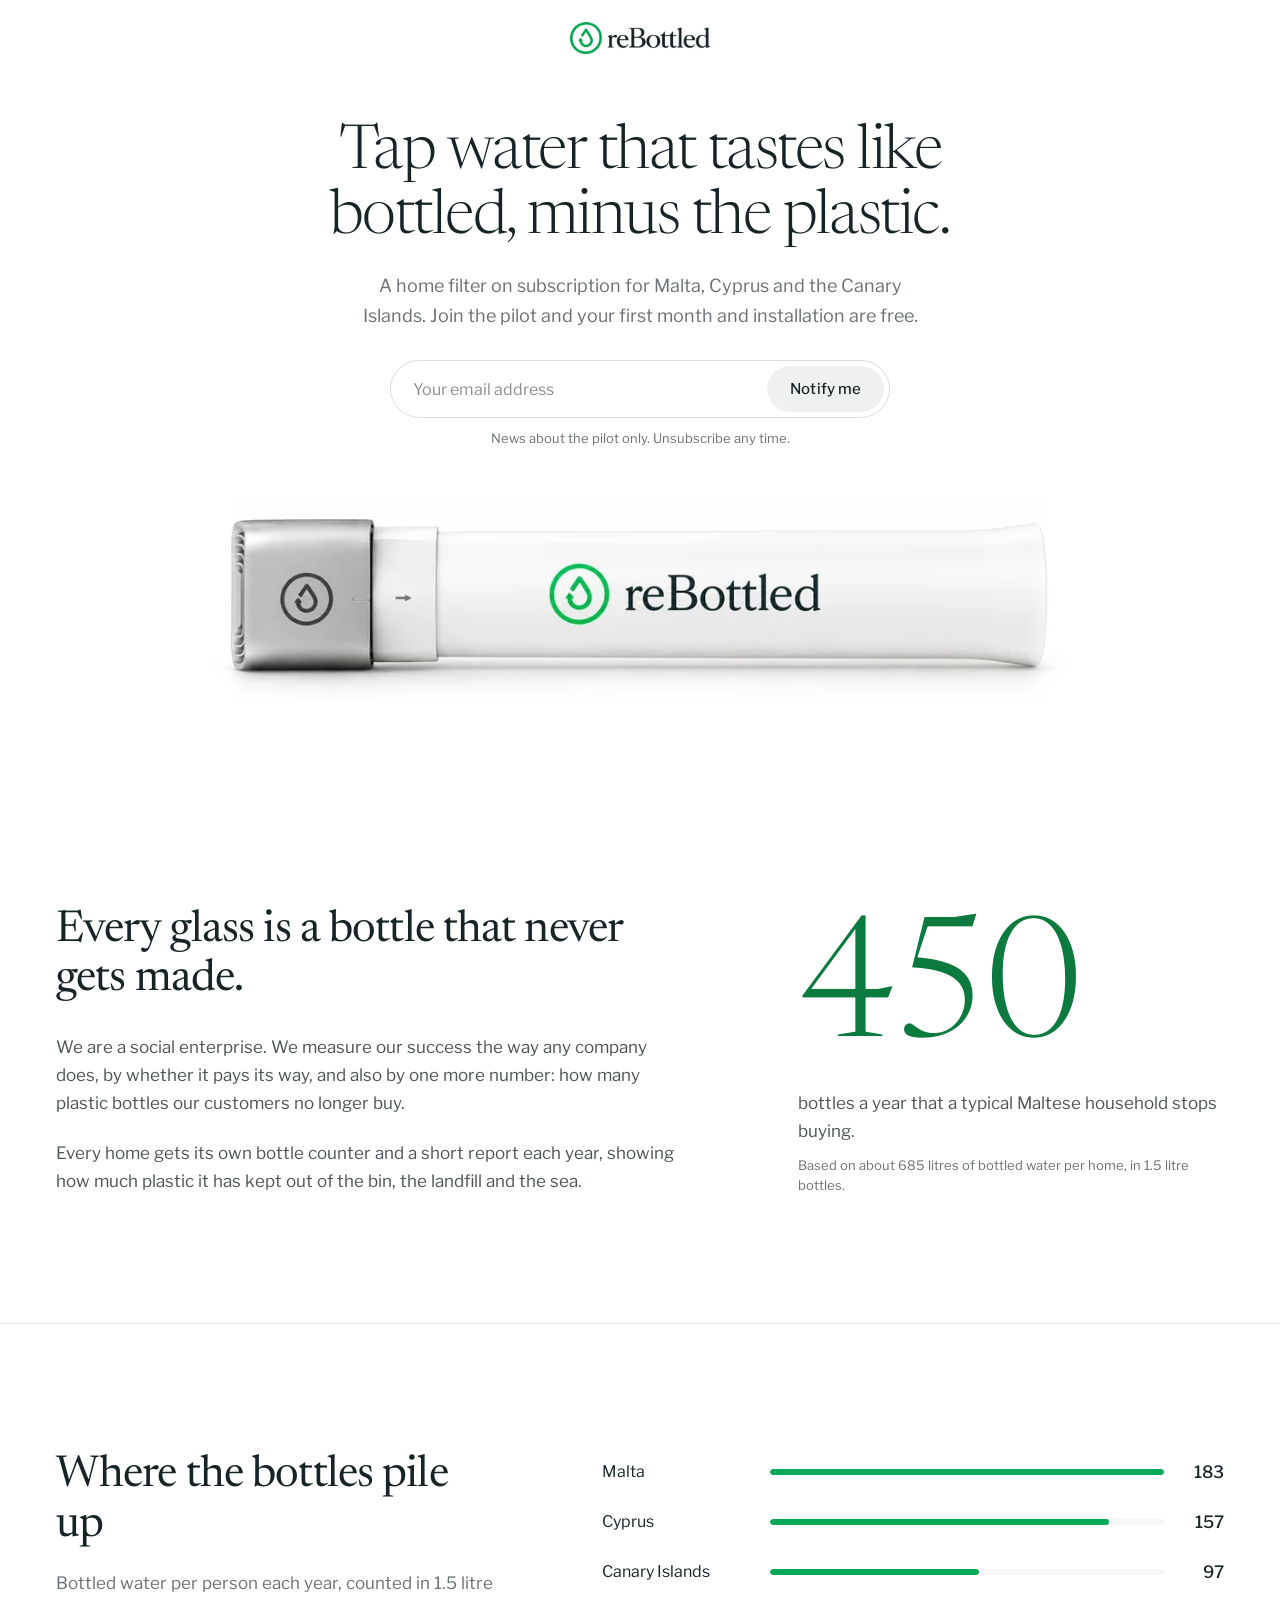
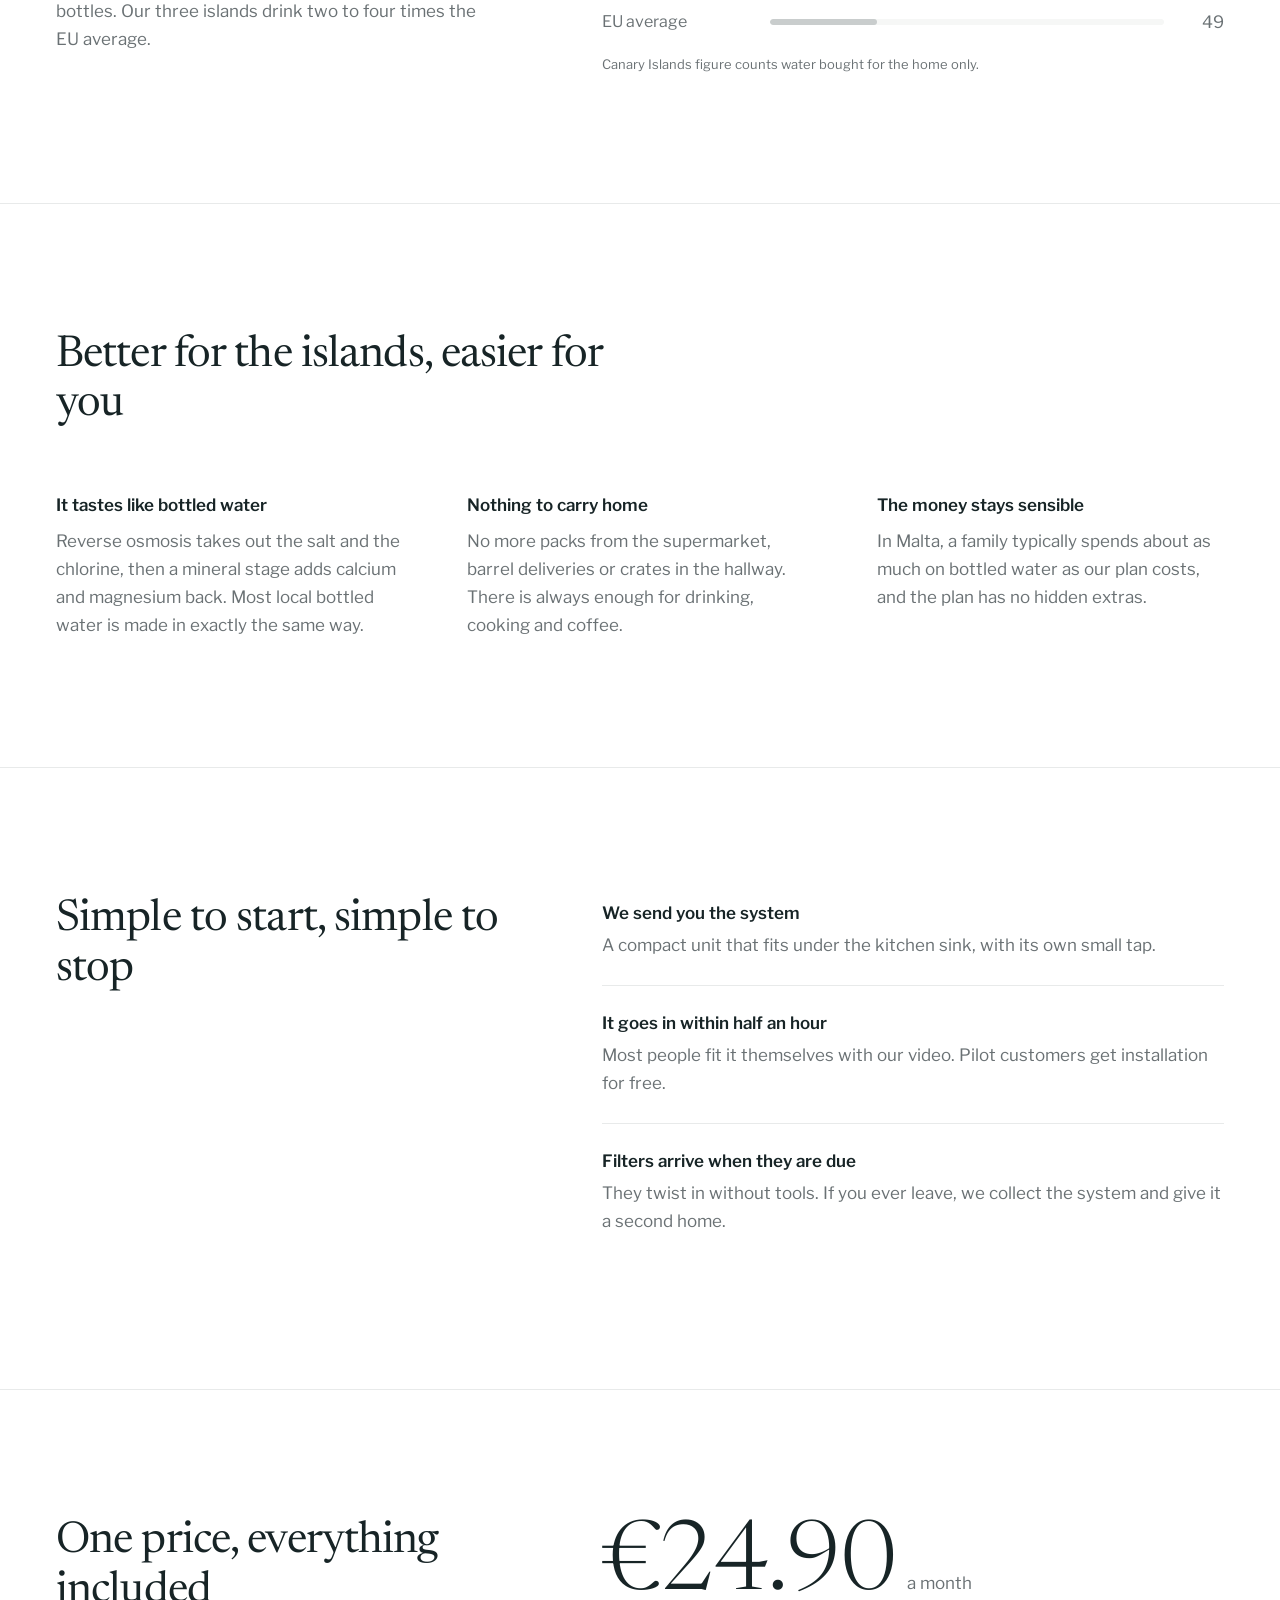
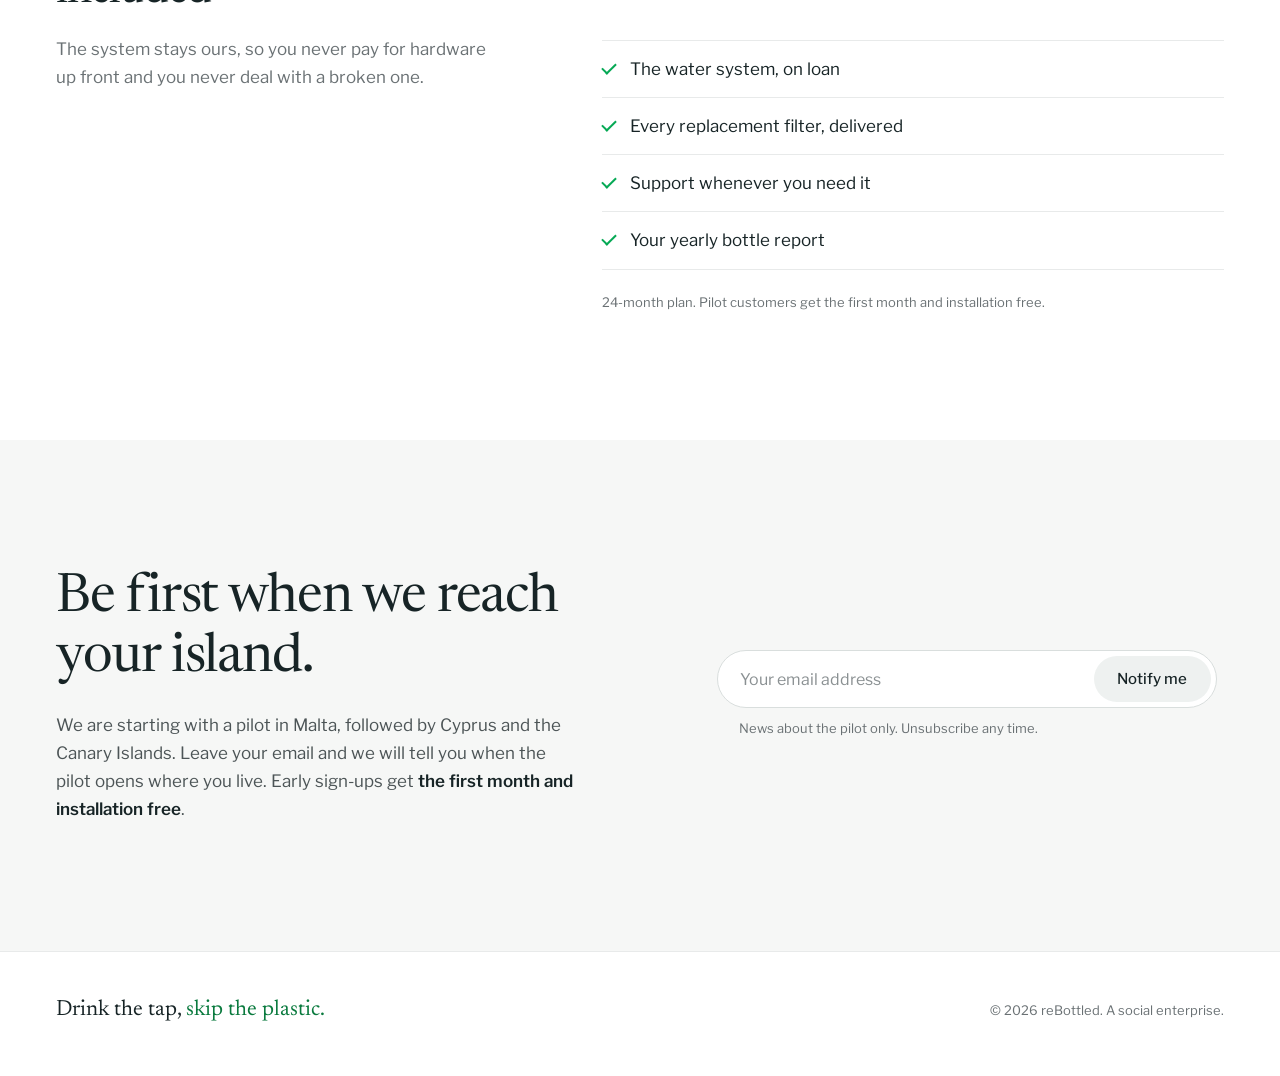
==== commit 9c207a4e: "Centre the hero and show the product at a moderate size Co-Authored-By: Claude Opus 5.5 <noreply@ant" ====
--- a/index.html
+++ b/index.html
@@ -49,7 +49,7 @@
         </form>
       </div>
       <figure class="hero-product">
-        <img src="assets/hero-filter.webp" srcset="assets/hero-filter-1000.webp 947w, assets/hero-filter.webp 1894w" sizes="(max-width: 700px) 136vw, min(100vw, 1440px)" alt="The reBottled filter: a slim white cylinder with a brushed metal end cap and the green reBottled logo" width="1894" height="442" fetchpriority="high">
+        <img src="assets/hero-filter.webp" srcset="assets/hero-filter-1000.webp 947w, assets/hero-filter.webp 1894w" sizes="(max-width: 700px) 100vw, 860px" alt="The reBottled filter: a slim white cylinder with a brushed metal end cap and the green reBottled logo" width="1894" height="442" fetchpriority="high">
       </figure>
     </section>
 
--- a/styles.css
+++ b/styles.css
@@ -84,7 +84,7 @@
 
 /* Header: logo only */
 .site-header { position: relative; z-index: 2; }
-.header-inner { height: 84px; display: flex; align-items: center; }
+.header-inner { height: 76px; display: flex; align-items: center; justify-content: center; }
 .brand { display: block; flex: 0 0 auto; }
 .brand img { height: 32px; width: auto; }
 
@@ -113,29 +113,35 @@
 .signup-thanks-text { color: var(--muted); }
 .region-choices { display: flex; flex-wrap: wrap; gap: 8px; margin-top: 8px; }
 
-/* Hero */
-.hero { padding-top: clamp(24px, 4vw, 56px); overflow: hidden; }
-.hero-copy { display: grid; grid-template-columns: minmax(0, 1fr); gap: 22px; justify-items: start; }
+/* Hero: centred, product at a calm size below the sign-up */
+.hero { padding: clamp(24px, 3.5vw, 56px) 0 clamp(40px, 6vw, 88px); overflow: hidden; }
+.hero-copy {
+  display: grid; grid-template-columns: minmax(0, 1fr);
+  justify-items: center; text-align: center; gap: 20px;
+}
 .hero-title {
   font-family: var(--serif);
   font-weight: 300;
-  font-size: clamp(38px, 5.2vw, 72px);
-  line-height: 1.04;
-  letter-spacing: -0.03em;
-  max-width: 20ch;
-}
-.hero-lead { max-width: 620px; font-size: 18px; color: var(--muted); }
-.hero-copy .signup { margin-top: 6px; }
+  font-size: clamp(38px, 4.8vw, 64px);
+  line-height: 1.06;
+  letter-spacing: -0.025em;
+  max-width: 22ch;
+  text-wrap: balance;
+}
+.hero-lead { max-width: 34em; text-wrap: balance; font-size: 18px; color: var(--muted); }
+.hero-copy .signup { margin-top: 10px; }
+.hero-copy .signup-note, .hero-copy .signup-error { padding-left: 0; }
+.hero-copy .signup-thanks { justify-items: center; }
+.hero-copy .region-choices { justify-content: center; }
 .hero-product {
-  margin: clamp(28px, 3.5vw, 48px) auto 0;
-  max-width: 1440px;
-  padding: 0 clamp(8px, 2vw, 32px);
+  margin: clamp(32px, 4vw, 52px) auto 0;
+  width: min(860px, 100% - 2 * var(--gutter));
 }
 .hero-product img {
   width: 100%;
   /* The product photo has a faint grey vignette; fade its edges into the white page. */
-  -webkit-mask-image: linear-gradient(to right, transparent 0, #000 4%, #000 96%, transparent 100%);
-          mask-image: linear-gradient(to right, transparent 0, #000 4%, #000 96%, transparent 100%);
+  -webkit-mask-image: linear-gradient(to right, transparent 0, #000 5%, #000 95%, transparent 100%);
+          mask-image: linear-gradient(to right, transparent 0, #000 5%, #000 95%, transparent 100%);
 }
 
 /* Sections */
@@ -273,13 +279,8 @@
   .signup-field input { height: 44px; }
   .pill-button { min-height: 44px; padding: 0 18px; }
   .signup-note, .signup-error { padding-left: 18px; }
-  /* The product is very wide: on phones show it larger and let the flared end run off the edge,
-     so the cap and logo stay big enough to read. */
-  .hero-product { margin: 28px 0 0; padding: 0; overflow: hidden; }
-  .hero-product img {
-    width: 136%; max-width: none; margin-left: -1%;
-    -webkit-mask-image: none; mask-image: none;
-  }
+  .hero { padding-bottom: 24px; }
+  .hero-product { margin-top: 32px; width: 100%; }
   .bar-row { grid-template-columns: 1fr; gap: 8px; }
   .bars { gap: 20px; }
   .footer-inner { flex-direction: column; gap: 8px; }
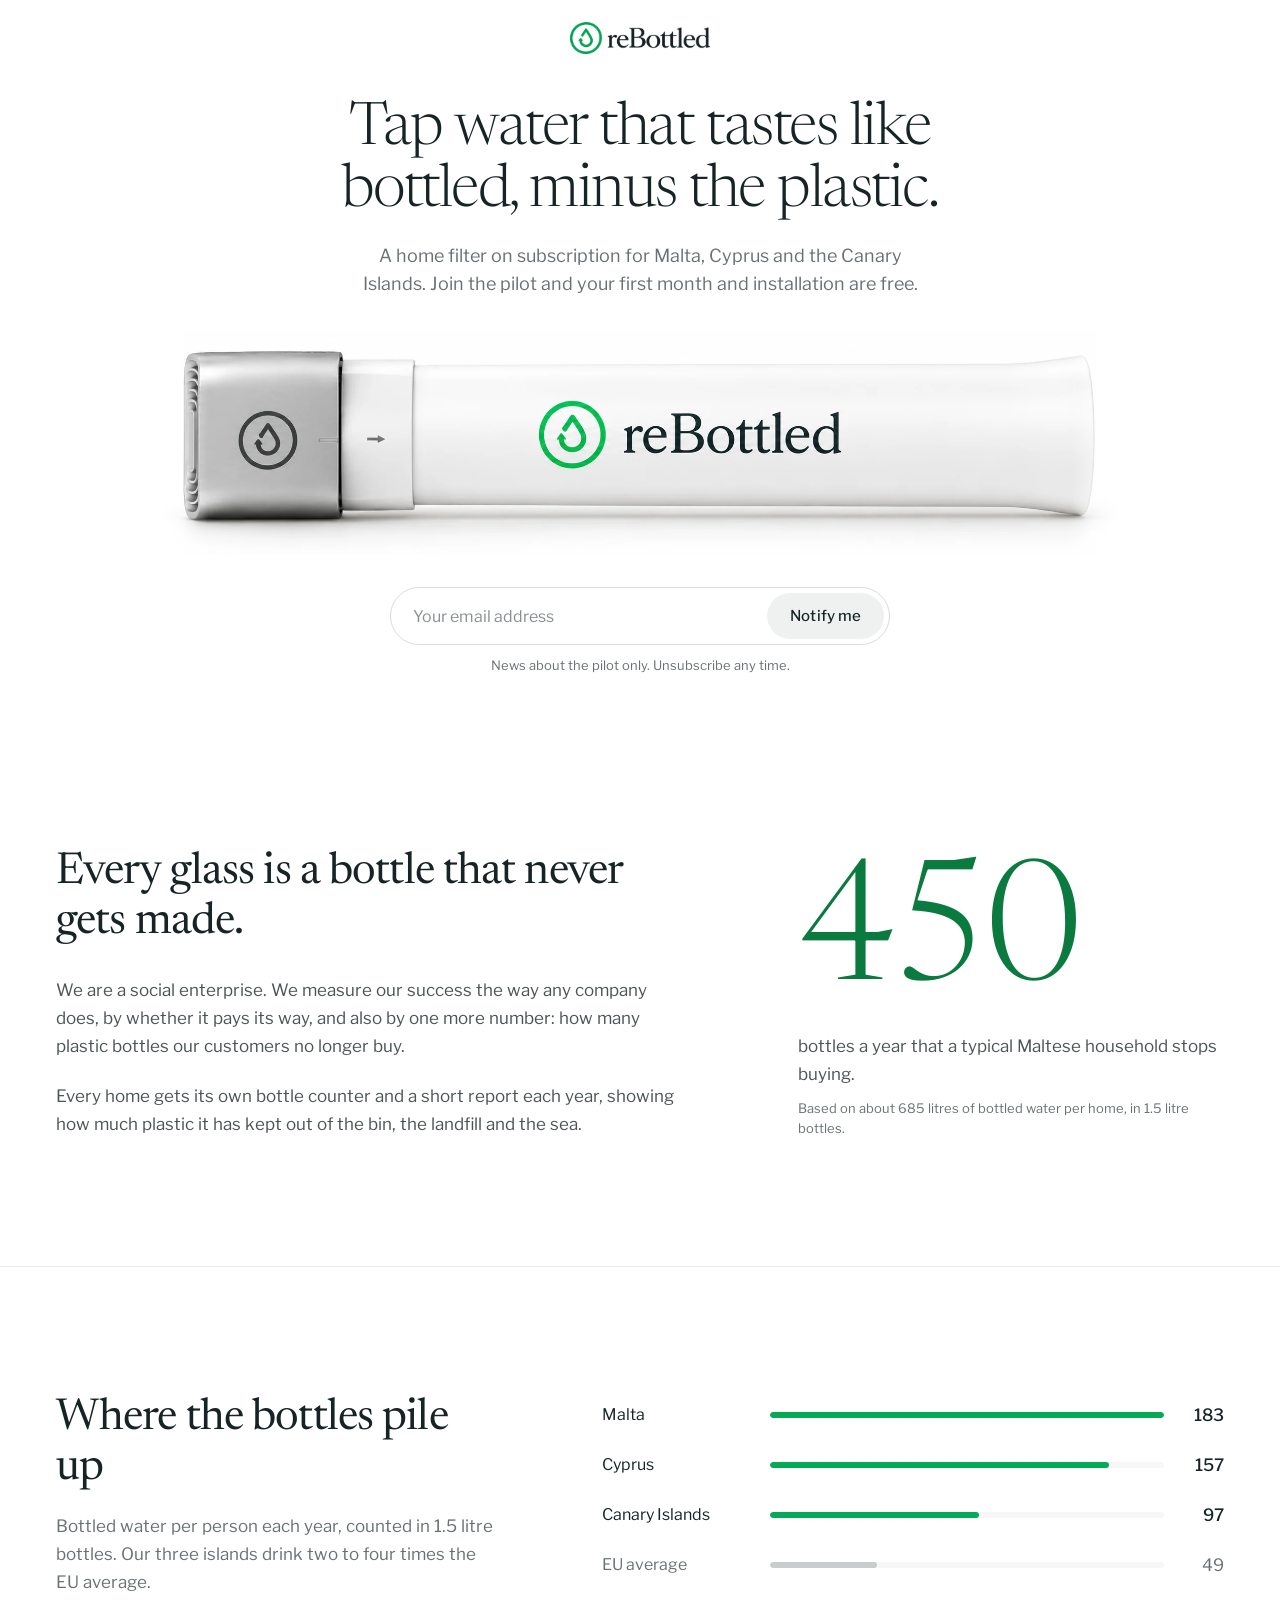
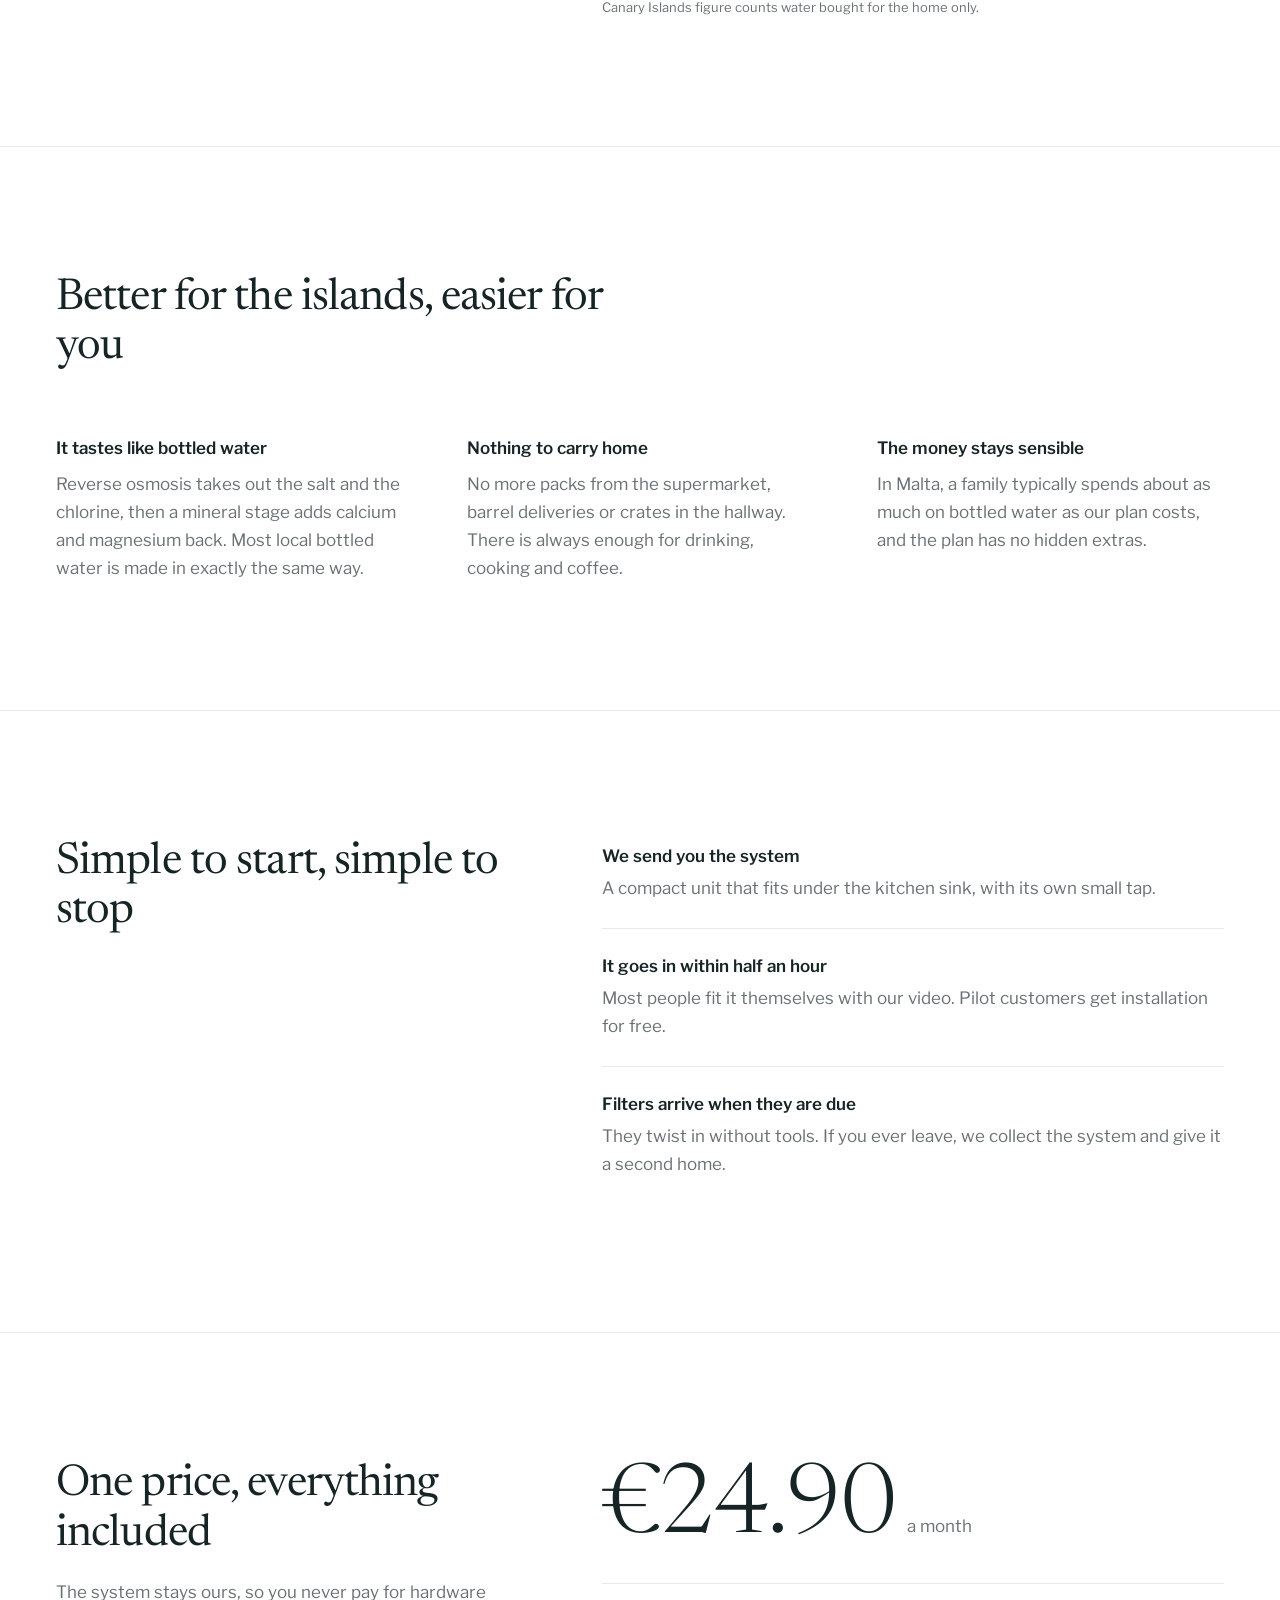
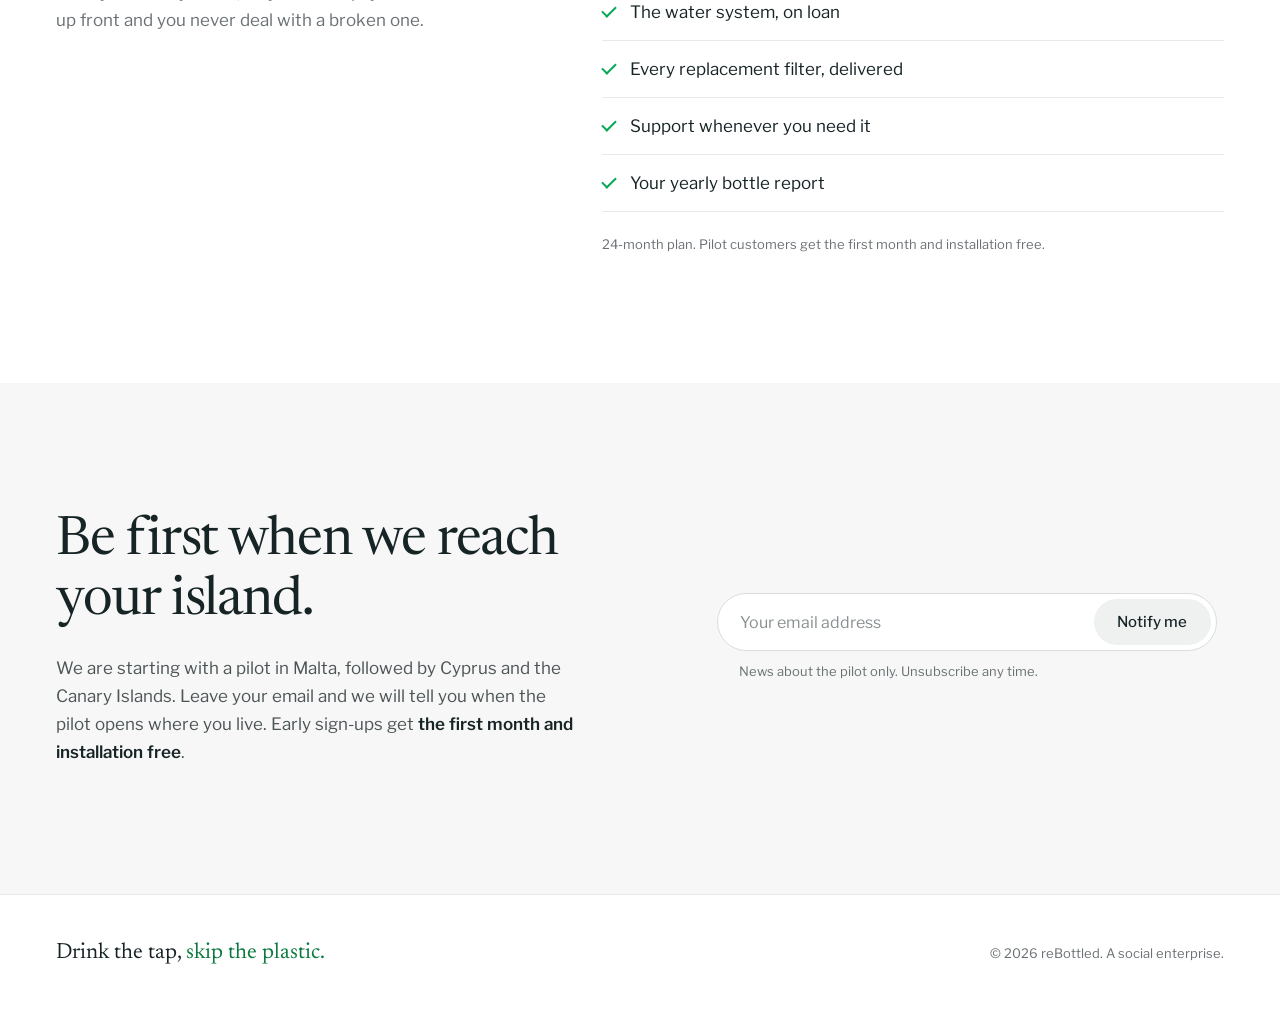
==== commit b103b0c3: "Hero: headline, text, product, then sign-up, always above the fold Text sizes follow the viewport he" ====
--- a/index.html
+++ b/index.html
@@ -39,6 +39,11 @@
       <div class="wrap hero-copy">
         <h1 class="hero-title">Tap water that tastes like bottled, minus the plastic.</h1>
         <p class="hero-lead">A home filter on subscription for Malta, Cyprus and the Canary Islands. Join the pilot and your first month and installation are free.</p>
+      </div>
+      <figure class="hero-product">
+        <img src="assets/hero-filter.webp" srcset="assets/hero-filter-1000.webp 947w, assets/hero-filter.webp 1894w" sizes="(max-width: 700px) 100vw, 960px" alt="The reBottled filter: a slim white cylinder with a brushed metal end cap and the green reBottled logo" width="1894" height="442" fetchpriority="high">
+      </figure>
+      <div class="wrap hero-signup">
         <form class="signup" novalidate>
           <div class="signup-field">
             <label class="visually-hidden" for="hero-email">Email address</label>
@@ -48,9 +53,6 @@
           <p class="signup-note">News about the pilot only. Unsubscribe any time.</p>
         </form>
       </div>
-      <figure class="hero-product">
-        <img src="assets/hero-filter.webp" srcset="assets/hero-filter-1000.webp 947w, assets/hero-filter.webp 1894w" sizes="(max-width: 700px) 100vw, 860px" alt="The reBottled filter: a slim white cylinder with a brushed metal end cap and the green reBottled logo" width="1894" height="442" fetchpriority="high">
-      </figure>
     </section>
 
     <section class="section mission" id="mission">
--- a/styles.css
+++ b/styles.css
@@ -3,6 +3,7 @@
    Green text uses a darker shade (#0A7A3E) so it passes WCAG AA on white. Buttons stay neutral. */
 
 :root {
+  --header-h: 76px;
   --ink: #172426;
   --text: #4C5456;
   --muted: #6A7174;
@@ -84,7 +85,7 @@
 
 /* Header: logo only */
 .site-header { position: relative; z-index: 2; }
-.header-inner { height: 76px; display: flex; align-items: center; justify-content: center; }
+.header-inner { height: var(--header-h); display: flex; align-items: center; justify-content: center; }
 .brand { display: block; flex: 0 0 auto; }
 .brand img { height: 32px; width: auto; }
 
@@ -113,36 +114,58 @@
 .signup-thanks-text { color: var(--muted); }
 .region-choices { display: flex; flex-wrap: wrap; gap: 8px; margin-top: 8px; }
 
-/* Hero: centred, product at a calm size below the sign-up */
-.hero { padding: clamp(24px, 3.5vw, 56px) 0 clamp(40px, 6vw, 88px); overflow: hidden; }
+/* Hero
+   Headline, text, product photo and sign-up always fit in the first screen.
+   The hero is never taller than one viewport (minus the header); text sizes
+   follow the viewport height, and the photo shrinks only when the space runs out. */
+.hero {
+  --hero-gap: clamp(12px, 3.6vh, 48px);
+  max-height: calc(100vh - var(--header-h));
+  max-height: calc(100svh - var(--header-h));
+  display: grid;
+  grid-template-rows: auto minmax(0, auto) auto;
+  row-gap: var(--hero-gap);
+  padding: clamp(4px, 2.5vh, 32px) 0 clamp(14px, 5vh, 56px);
+  overflow: hidden;
+}
 .hero-copy {
   display: grid; grid-template-columns: minmax(0, 1fr);
-  justify-items: center; text-align: center; gap: 20px;
+  justify-items: center; text-align: center;
+  gap: clamp(8px, 2vh, 20px);
 }
 .hero-title {
   font-family: var(--serif);
   font-weight: 300;
-  font-size: clamp(38px, 4.8vw, 64px);
+  font-size: clamp(24px, min(4.8vw, 6.6vh), 64px);
   line-height: 1.06;
   letter-spacing: -0.025em;
   max-width: 22ch;
   text-wrap: balance;
 }
-.hero-lead { max-width: 34em; text-wrap: balance; font-size: 18px; color: var(--muted); }
-.hero-copy .signup { margin-top: 10px; }
-.hero-copy .signup-note, .hero-copy .signup-error { padding-left: 0; }
-.hero-copy .signup-thanks { justify-items: center; }
-.hero-copy .region-choices { justify-content: center; }
+.hero-lead {
+  max-width: 34em; text-wrap: balance; color: var(--muted);
+  font-size: clamp(14px, 2.3vh, 18px); line-height: 1.55;
+}
 .hero-product {
-  margin: clamp(32px, 4vw, 52px) auto 0;
-  width: min(860px, 100% - 2 * var(--gutter));
+  margin: 0; min-height: 0; height: 100%; overflow: hidden;
+  display: flex; align-items: center; justify-content: center;
+  padding: 0 var(--gutter);
 }
 .hero-product img {
-  width: 100%;
+  width: auto; height: auto;
+  max-width: min(960px, 100%); max-height: 100%;
   /* The product photo has a faint grey vignette; fade its edges into the white page. */
   -webkit-mask-image: linear-gradient(to right, transparent 0, #000 5%, #000 95%, transparent 100%);
           mask-image: linear-gradient(to right, transparent 0, #000 5%, #000 95%, transparent 100%);
 }
+.hero-signup { display: grid; justify-items: center; text-align: center; }
+.hero-signup .signup-field { text-align: left; }
+.hero-signup .signup-field input { height: clamp(38px, 5.6vh, 46px); }
+.hero-signup .pill-button { min-height: clamp(38px, 5.6vh, 46px); }
+.hero-signup .signup { gap: clamp(6px, 1.2vh, 10px); }
+.hero-signup .signup-note, .hero-signup .signup-error { padding-left: 0; }
+.hero-signup .signup-thanks { justify-items: center; gap: 4px; }
+.hero-signup .region-choices { justify-content: center; margin-top: 6px; }
 
 /* Sections */
 .section { padding: var(--section) 0; border-top: 1px solid var(--line); }
@@ -261,6 +284,21 @@
 .footer-inner { display: flex; align-items: baseline; justify-content: space-between; gap: 24px; flex-wrap: wrap; }
 .footer-line { font-family: var(--serif); font-size: 22px; color: var(--ink); }
 
+/* Short screens: keep the post-sign-up panel compact so the photo stays visible */
+@media (max-height: 620px) {
+  .hero-signup .signup-thanks-title { font-size: 18px; }
+  .hero-signup .signup-thanks-text { font-size: 13px; line-height: 1.45; }
+  .hero-signup .region-choices { gap: 6px; margin-top: 4px; }
+  .hero-signup .region-choices .pill-button { min-height: 34px; padding: 0 14px; font-size: 13px; }
+}
+
+/* Short screens (landscape phones, small laptops) */
+@media (max-height: 520px) {
+  :root { --header-h: 52px; }
+  .brand img { height: 24px; }
+  .hero-signup .signup-note { display: none; }
+}
+
 /* Tablet */
 @media (max-width: 960px) {
   .mission-grid, .problem-grid, .how-grid, .pricing-grid, .join-inner { grid-template-columns: minmax(0, 1fr); }
@@ -270,17 +308,16 @@
 
 /* Phone */
 @media (max-width: 700px) {
+  :root { --header-h: 60px; }
   body { font-size: 16px; }
-  .header-inner { height: 64px; }
   .brand img { height: 26px; }
-  .hero-copy { gap: 16px; }
-  .hero-lead { font-size: 16px; }
   .signup-field { padding-left: 18px; }
   .signup-field input { height: 44px; }
   .pill-button { min-height: 44px; padding: 0 18px; }
   .signup-note, .signup-error { padding-left: 18px; }
-  .hero { padding-bottom: 24px; }
-  .hero-product { margin-top: 32px; width: 100%; }
+  .hero-title { font-size: clamp(26px, min(8.4vw, 5.6vh), 40px); }
+  .hero-product { padding: 0 8px; }
+  .hero-product img { -webkit-mask-image: none; mask-image: none; }
   .bar-row { grid-template-columns: 1fr; gap: 8px; }
   .bars { gap: 20px; }
   .footer-inner { flex-direction: column; gap: 8px; }
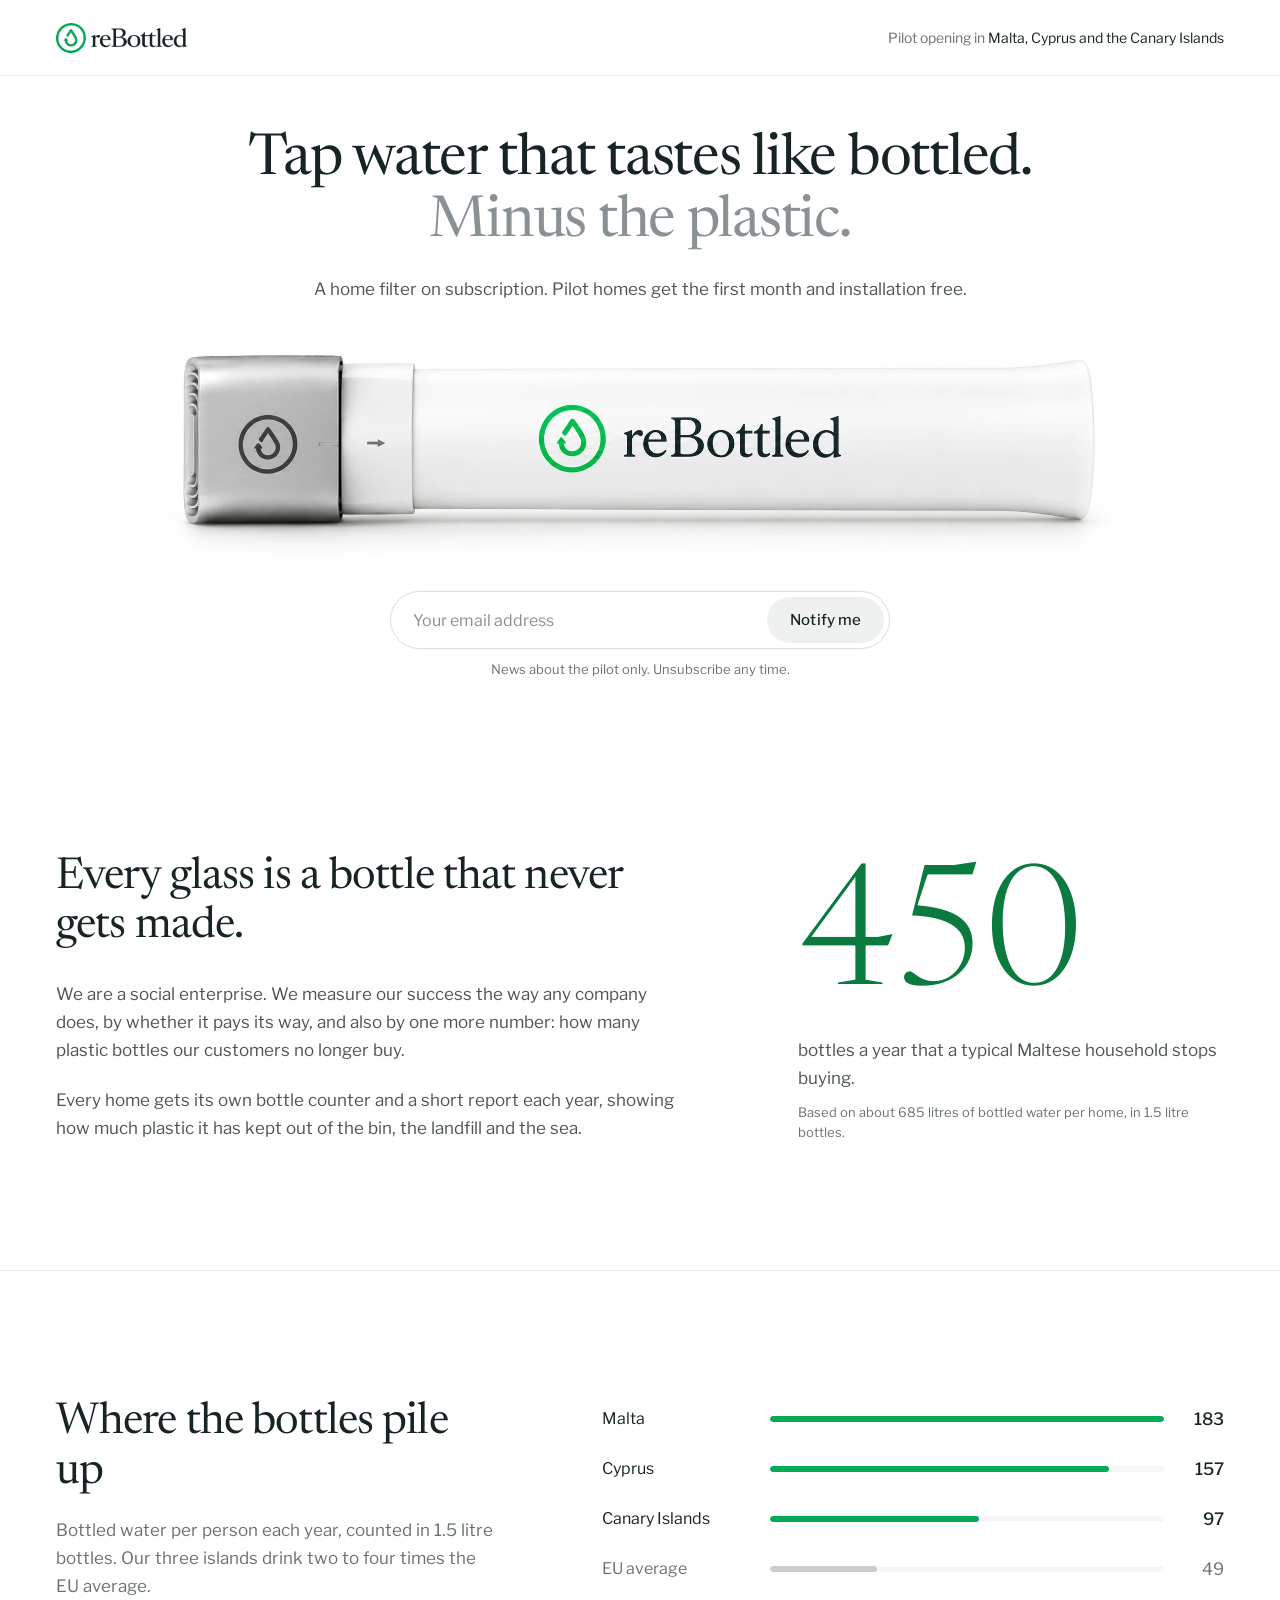
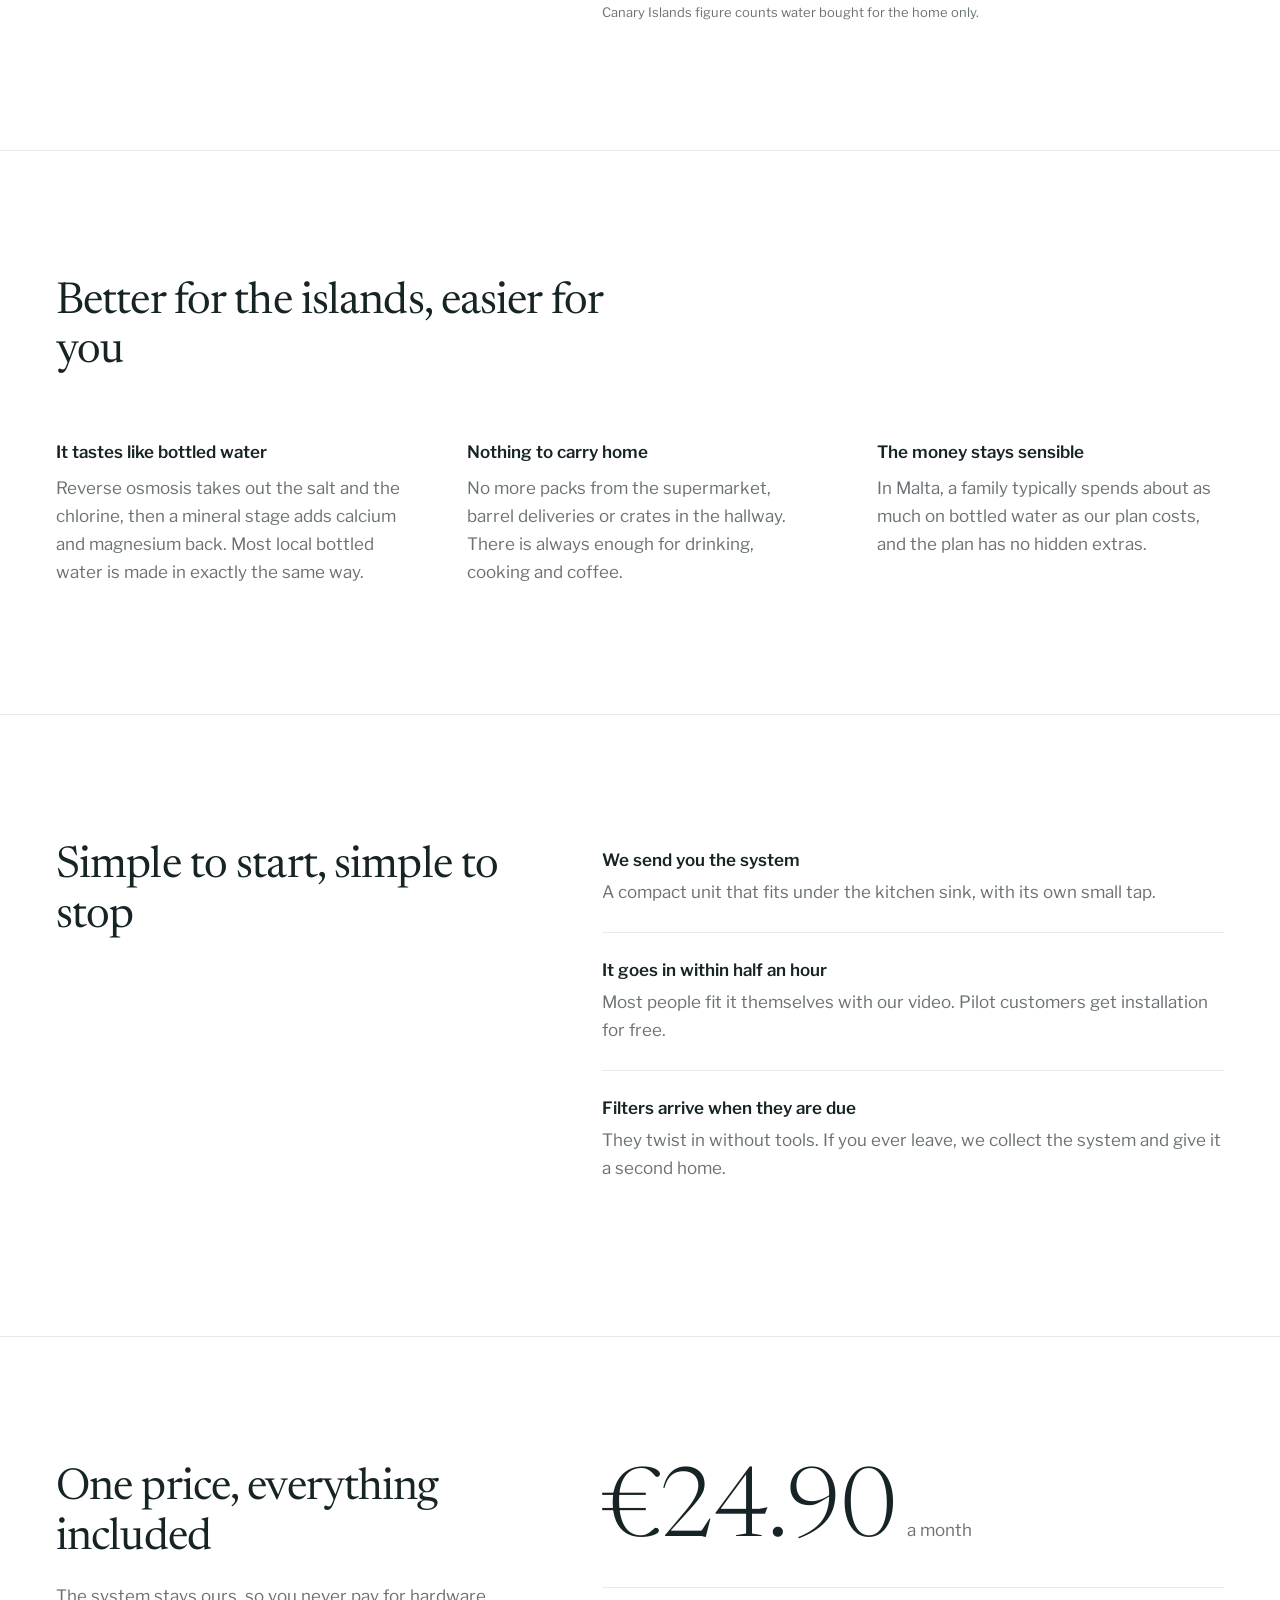
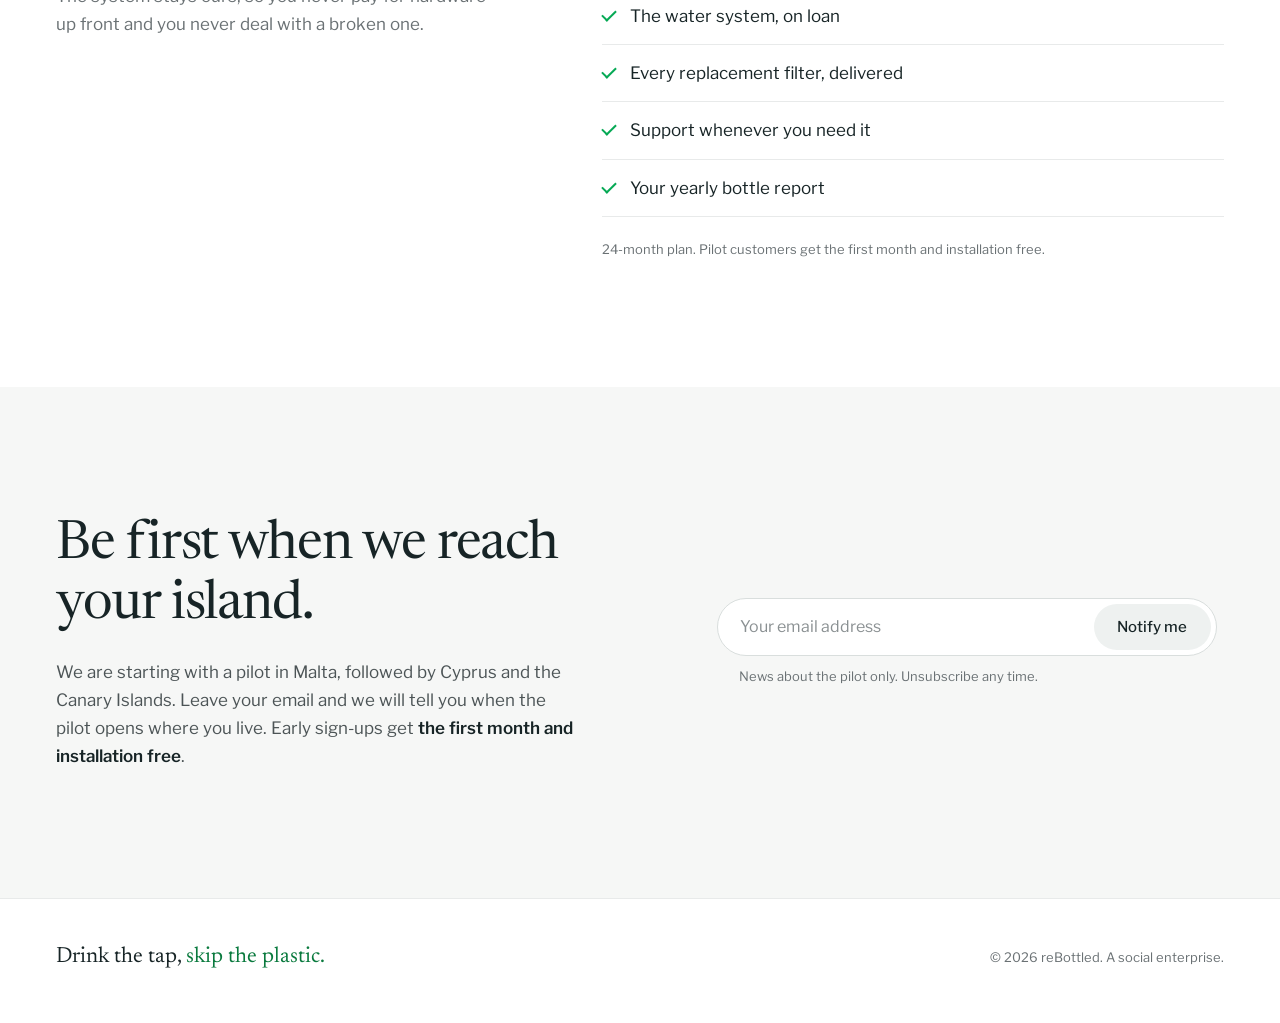
==== commit 63e8f8d5: "Rework the top of the hero Framed header with the logo left and the pilot regions right, a two-line " ====
--- a/index.html
+++ b/index.html
@@ -30,6 +30,7 @@
           <img src="assets/logo.png" alt="reBottled" width="174" height="40">
         </picture>
       </a>
+      <p class="header-note">Pilot opening in <span>Malta, Cyprus and the Canary Islands</span></p>
     </div>
   </header>
 
@@ -37,8 +38,8 @@
 
     <section class="hero" id="top">
       <div class="wrap hero-copy">
-        <h1 class="hero-title">Tap water that tastes like bottled, minus the plastic.</h1>
-        <p class="hero-lead">A home filter on subscription for Malta, Cyprus and the Canary Islands. Join the pilot and your first month and installation are free.</p>
+        <h1 class="hero-title"><span class="hero-title-line">Tap water that tastes like bottled.</span> <span class="hero-title-line hero-title-quiet">Minus the plastic.</span></h1>
+        <p class="hero-lead">A home filter on subscription. Pilot homes get the first month and installation free.</p>
       </div>
       <figure class="hero-product">
         <img src="assets/hero-filter.webp" srcset="assets/hero-filter-1000.webp 947w, assets/hero-filter.webp 1894w" sizes="(max-width: 700px) 100vw, 960px" alt="The reBottled filter: a slim white cylinder with a brushed metal end cap and the green reBottled logo" width="1894" height="442" fetchpriority="high">
--- a/styles.css
+++ b/styles.css
@@ -84,10 +84,14 @@
 }
 
 /* Header: logo only */
-.site-header { position: relative; z-index: 2; }
-.header-inner { height: var(--header-h); display: flex; align-items: center; justify-content: center; }
+.site-header { position: relative; z-index: 2; border-bottom: 1px solid var(--line); }
+.header-inner {
+  height: calc(var(--header-h) - 1px); display: flex; align-items: center; justify-content: space-between; gap: 24px;
+}
+.header-note { font-size: 14px; color: var(--muted); text-align: right; }
+.header-note span { color: var(--ink); }
 .brand { display: block; flex: 0 0 auto; }
-.brand img { height: 32px; width: auto; }
+.brand img { height: 30px; width: auto; }
 
 /* Email sign-up: one rounded field with the button inside */
 .signup { display: grid; grid-template-columns: minmax(0, 1fr); gap: 10px; width: 100%; max-width: 500px; }
@@ -131,20 +135,23 @@
 .hero-copy {
   display: grid; grid-template-columns: minmax(0, 1fr);
   justify-items: center; text-align: center;
-  gap: clamp(8px, 2vh, 20px);
-}
+  gap: clamp(10px, 2.4vh, 24px);
+  padding-top: clamp(8px, 3.5vh, 48px);
+}
+/* Two deliberate lines: the promise in ink, the payoff in a quiet grey */
 .hero-title {
   font-family: var(--serif);
-  font-weight: 300;
-  font-size: clamp(24px, min(4.8vw, 6.6vh), 64px);
-  line-height: 1.06;
-  letter-spacing: -0.025em;
-  max-width: 22ch;
+  font-weight: 400;
+  font-size: clamp(26px, min(4.6vw, 6.4vh), 66px);
+  line-height: 1.08;
+  letter-spacing: -0.022em;
   text-wrap: balance;
 }
+.hero-title-line { display: block; }
+.hero-title-quiet { color: #8A9194; }
 .hero-lead {
-  max-width: 34em; text-wrap: balance; color: var(--muted);
-  font-size: clamp(14px, 2.3vh, 18px); line-height: 1.55;
+  max-width: 44em; text-wrap: balance; color: var(--text);
+  font-size: clamp(14px, 2.2vh, 17px); line-height: 1.55;
 }
 .hero-product {
   margin: 0; min-height: 0; height: 100%; overflow: hidden;
@@ -315,7 +322,8 @@
   .signup-field input { height: 44px; }
   .pill-button { min-height: 44px; padding: 0 18px; }
   .signup-note, .signup-error { padding-left: 18px; }
-  .hero-title { font-size: clamp(26px, min(8.4vw, 5.6vh), 40px); }
+  .hero-title { font-size: clamp(26px, min(8.2vw, 5.4vh), 40px); }
+  .header-note { display: none; }
   .hero-product { padding: 0 8px; }
   .hero-product img { -webkit-mask-image: none; mask-image: none; }
   .bar-row { grid-template-columns: 1fr; gap: 8px; }
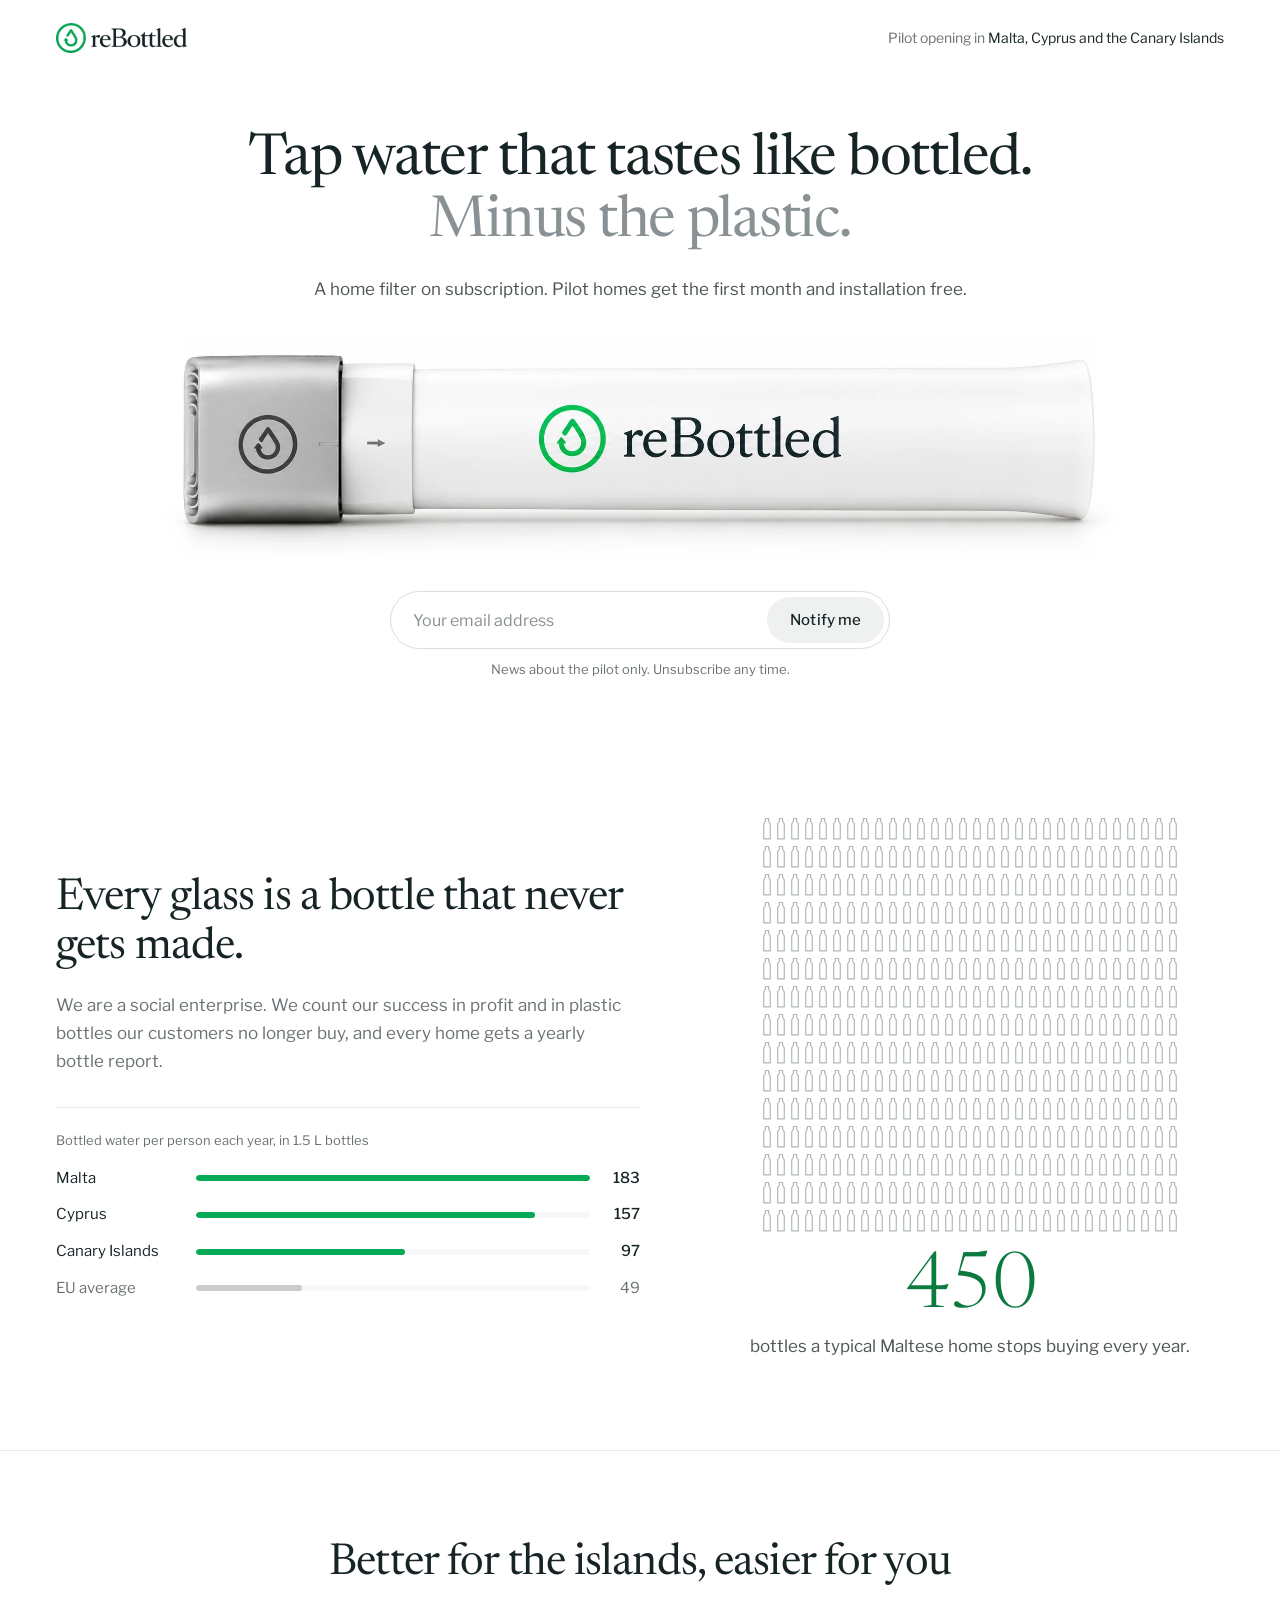
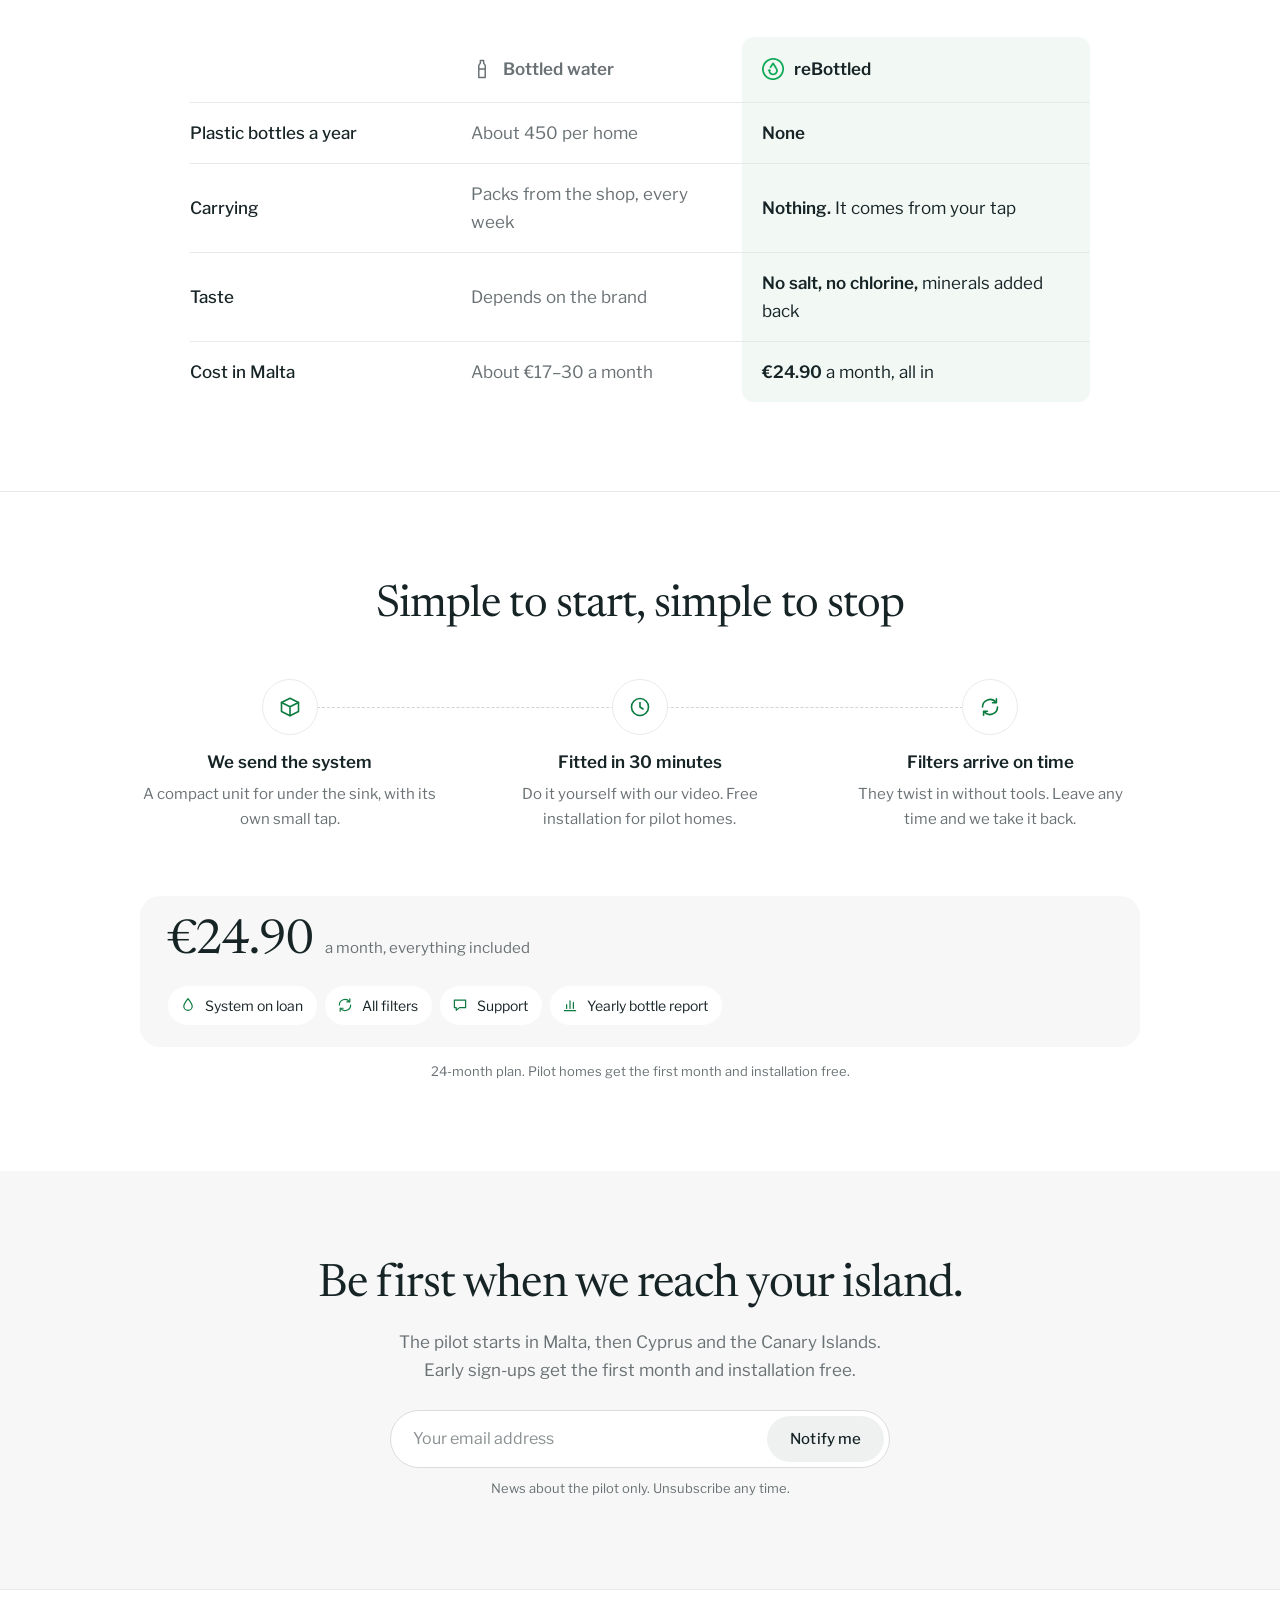
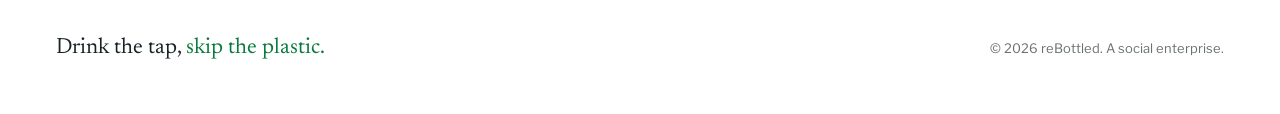
==== commit a3ad2948: "Compact, visual sections below the hero - Impact: mission copy and island chart beside a wall of 450" ====
--- a/index.html
+++ b/index.html
@@ -56,119 +56,111 @@
       </div>
     </section>
 
-    <section class="section mission" id="mission">
-      <div class="wrap mission-grid">
-        <div class="mission-text">
-          <h2>Every glass is a bottle that never gets made.</h2>
-          <p>We are a social enterprise. We measure our success the way any company does, by whether it pays its way, and also by one more number: how many plastic bottles our customers no longer buy.</p>
-          <p>Every home gets its own bottle counter and a short report each year, showing how much plastic it has kept out of the bin, the landfill and the sea.</p>
+    <section class="section impact" id="mission" aria-labelledby="impact-title">
+      <div class="wrap impact-grid">
+        <div class="impact-copy">
+          <h2 id="impact-title">Every glass is a bottle that never gets made.</h2>
+          <p class="lead">We are a social enterprise. We count our success in profit and in plastic bottles our customers no longer buy, and every home gets a yearly bottle report.</p>
+          <div class="chart" aria-labelledby="chart-title">
+            <p class="chart-title" id="chart-title">Bottled water per person each year, in 1.5 L bottles</p>
+            <dl class="bars">
+              <div class="bar-row">
+                <dt>Malta</dt>
+                <dd><span class="bar"><span style="--w: 100%"></span></span><span class="bar-value">183</span></dd>
+              </div>
+              <div class="bar-row">
+                <dt>Cyprus</dt>
+                <dd><span class="bar"><span style="--w: 86%"></span></span><span class="bar-value">157</span></dd>
+              </div>
+              <div class="bar-row">
+                <dt>Canary Islands</dt>
+                <dd><span class="bar"><span style="--w: 53%"></span></span><span class="bar-value">97</span></dd>
+              </div>
+              <div class="bar-row is-reference">
+                <dt>EU average</dt>
+                <dd><span class="bar"><span style="--w: 27%"></span></span><span class="bar-value">49</span></dd>
+              </div>
+            </dl>
+          </div>
         </div>
-        <aside class="mission-stat" aria-label="Household impact">
-          <p class="big-number">450</p>
-          <p>bottles a year that a typical Maltese household stops buying.</p>
-          <p class="fine">Based on about 685 litres of bottled water per home, in 1.5 litre bottles.</p>
-        </aside>
+        <figure class="bottle-wall">
+          <div class="bottle-grid" role="img" aria-label="A grid of 450 small plastic bottles"></div>
+          <figcaption><span class="wall-number">450</span> bottles a typical Maltese home stops buying every year.</figcaption>
+        </figure>
       </div>
     </section>
 
-    <section class="section problem" aria-labelledby="problem-title">
-      <div class="wrap problem-grid">
-        <div>
-          <h2 id="problem-title">Where the bottles pile up</h2>
-          <p class="muted">Bottled water per person each year, counted in 1.5 litre bottles. Our three islands drink two to four times the EU average.</p>
-        </div>
-        <div>
-          <dl class="bars">
-            <div class="bar-row">
-              <dt>Malta</dt>
-              <dd><span class="bar"><span style="--w: 100%"></span></span><span class="bar-value">183</span></dd>
-            </div>
-            <div class="bar-row">
-              <dt>Cyprus</dt>
-              <dd><span class="bar"><span style="--w: 86%"></span></span><span class="bar-value">157</span></dd>
-            </div>
-            <div class="bar-row">
-              <dt>Canary Islands</dt>
-              <dd><span class="bar"><span style="--w: 53%"></span></span><span class="bar-value">97</span></dd>
-            </div>
-            <div class="bar-row is-reference">
-              <dt>EU average</dt>
-              <dd><span class="bar"><span style="--w: 27%"></span></span><span class="bar-value">49</span></dd>
-            </div>
-          </dl>
-          <p class="fine">Canary Islands figure counts water bought for the home only.</p>
-        </div>
-      </div>
-    </section>
-
-    <section class="section why" id="why">
+    <section class="section compare" id="why" aria-labelledby="compare-title">
       <div class="wrap">
-        <h2>Better for the islands, easier for you</h2>
-        <div class="why-grid">
-          <div>
-            <h3>It tastes like bottled water</h3>
-            <p>Reverse osmosis takes out the salt and the chlorine, then a mineral stage adds calcium and magnesium back. Most local bottled water is made in exactly the same way.</p>
+        <h2 id="compare-title" class="section-title">Better for the islands, easier for you</h2>
+        <div class="compare-table" role="table" aria-label="Bottled water compared with reBottled">
+          <div class="compare-row compare-head" role="row">
+            <span role="columnheader"><span class="visually-hidden">Compared on</span></span>
+            <span role="columnheader" class="col-bottled"><svg class="icon icon-head" viewBox="0 0 24 24" aria-hidden="true"><path d="M10.2 2.8h3.6v2.7l1.7 2.6v13.1h-7V8.1l1.7-2.6z"/><path d="M8.5 12h7"/></svg>Bottled water</span>
+            <span role="columnheader" class="col-us"><img src="assets/favicon.png" alt="" width="22" height="22">reBottled</span>
           </div>
-          <div>
-            <h3>Nothing to carry home</h3>
-            <p>No more packs from the supermarket, barrel deliveries or crates in the hallway. There is always enough for drinking, cooking and coffee.</p>
+          <div class="compare-row" role="row">
+            <span role="rowheader">Plastic bottles a year</span>
+            <span role="cell" class="col-bottled"><span>About 450 per home</span></span>
+            <span role="cell" class="col-us"><span><strong>None</strong></span></span>
           </div>
-          <div>
-            <h3>The money stays sensible</h3>
-            <p>In Malta, a family typically spends about as much on bottled water as our plan costs, and the plan has no hidden extras.</p>
+          <div class="compare-row" role="row">
+            <span role="rowheader">Carrying</span>
+            <span role="cell" class="col-bottled"><span>Packs from the shop, every week</span></span>
+            <span role="cell" class="col-us"><span><strong>Nothing.</strong> It comes from your tap</span></span>
+          </div>
+          <div class="compare-row" role="row">
+            <span role="rowheader">Taste</span>
+            <span role="cell" class="col-bottled"><span>Depends on the brand</span></span>
+            <span role="cell" class="col-us"><span><strong>No salt, no chlorine,</strong> minerals added back</span></span>
+          </div>
+          <div class="compare-row" role="row">
+            <span role="rowheader">Cost in Malta</span>
+            <span role="cell" class="col-bottled"><span>About €17–30 a month</span></span>
+            <span role="cell" class="col-us"><span><strong>€24.90</strong> a month, all in</span></span>
           </div>
         </div>
       </div>
     </section>
 
-    <section class="section how" id="how">
-      <div class="wrap how-grid">
-        <div>
-          <h2>Simple to start, simple to stop</h2>
-        </div>
+    <section class="section how" id="how" aria-labelledby="how-title">
+      <div class="wrap">
+        <h2 id="how-title" class="section-title">Simple to start, simple to stop</h2>
         <ol class="steps">
           <li>
-            <h3>We send you the system</h3>
-            <p>A compact unit that fits under the kitchen sink, with its own small tap.</p>
+            <span class="step-icon"><svg class="icon" viewBox="0 0 24 24" aria-hidden="true"><path d="M3.5 7.5 12 3.2l8.5 4.3v9L12 20.8l-8.5-4.3z"/><path d="M3.5 7.5 12 11.8l8.5-4.3M12 11.8v9"/></svg></span>
+            <h3>We send the system</h3>
+            <p>A compact unit for under the sink, with its own small tap.</p>
           </li>
           <li>
-            <h3>It goes in within half an hour</h3>
-            <p>Most people fit it themselves with our video. Pilot customers get installation for free.</p>
+            <span class="step-icon"><svg class="icon" viewBox="0 0 24 24" aria-hidden="true"><circle cx="12" cy="12" r="8.5"/><path d="M12 7.5V12l3 2"/></svg></span>
+            <h3>Fitted in 30 minutes</h3>
+            <p>Do it yourself with our video. Free installation for pilot homes.</p>
           </li>
           <li>
-            <h3>Filters arrive when they are due</h3>
-            <p>They twist in without tools. If you ever leave, we collect the system and give it a second home.</p>
+            <span class="step-icon"><svg class="icon" viewBox="0 0 24 24" aria-hidden="true"><path d="M19.5 12a7.5 7.5 0 0 1-13.4 4.6"/><path d="M4.5 12a7.5 7.5 0 0 1 13.4-4.6"/><path d="M18.4 3.8v3.9h-3.9"/><path d="M5.6 20.2v-3.9h3.9"/></svg></span>
+            <h3>Filters arrive on time</h3>
+            <p>They twist in without tools. Leave any time and we take it back.</p>
           </li>
         </ol>
-      </div>
-    </section>
 
-    <section class="section pricing" id="pricing">
-      <div class="wrap pricing-grid">
-        <div>
-          <h2>One price, everything included</h2>
-          <p class="muted">The system stays ours, so you never pay for hardware up front and you never deal with a broken one.</p>
+        <div class="price-band" id="pricing">
+          <p class="price"><span class="price-amount">€24.90</span><span class="price-unit">a month, everything included</span></p>
+          <ul class="included">
+            <li><svg class="icon" viewBox="0 0 24 24" aria-hidden="true"><path d="M12 3.5c3.2 4.1 5.6 7.1 5.6 10a5.6 5.6 0 0 1-11.2 0c0-2.9 2.4-5.9 5.6-10z"/></svg>System on loan</li>
+            <li><svg class="icon" viewBox="0 0 24 24" aria-hidden="true"><path d="M19.5 12a7.5 7.5 0 0 1-13.4 4.6"/><path d="M4.5 12a7.5 7.5 0 0 1 13.4-4.6"/><path d="M18.4 3.8v3.9h-3.9"/><path d="M5.6 20.2v-3.9h3.9"/></svg>All filters</li>
+            <li><svg class="icon" viewBox="0 0 24 24" aria-hidden="true"><path d="M4.5 5.5h15v10h-8.2l-4.3 3.5v-3.5H4.5z"/></svg>Support</li>
+            <li><svg class="icon" viewBox="0 0 24 24" aria-hidden="true"><path d="M4.5 19.5h15"/><path d="M7.5 16.5v-5M12 16.5V6.5M16.5 16.5v-8"/></svg>Yearly bottle report</li>
+          </ul>
         </div>
-        <div class="price-block">
-          <p class="price"><span class="price-amount">€24.90</span> <span class="price-unit">a month</span></p>
-          <ul class="included">
-            <li>The water system, on loan</li>
-            <li>Every replacement filter, delivered</li>
-            <li>Support whenever you need it</li>
-            <li>Your yearly bottle report</li>
-          </ul>
-          <p class="fine">24-month plan. Pilot customers get the first month and installation free.</p>
-        </div>
+        <p class="fine price-fine">24-month plan. Pilot homes get the first month and installation free.</p>
       </div>
     </section>
 
     <section class="join" id="join" aria-labelledby="join-title">
       <div class="wrap join-inner">
-        <div class="join-copy">
-          <h2 id="join-title">Be first when we reach your island.</h2>
-          <p>We are starting with a pilot in Malta, followed by Cyprus and the Canary Islands. Leave your email and we will tell you when the pilot opens where you live. Early sign-ups get <strong>the first month and installation free</strong>.</p>
-        </div>
-
+        <h2 id="join-title">Be first when we reach your island.</h2>
+        <p class="join-lead">The pilot starts in Malta, then Cyprus and the Canary Islands. Early sign-ups get the first month and installation free.</p>
         <form class="signup" novalidate>
           <div class="signup-field">
             <label class="visually-hidden" for="join-email">Email address</label>
--- a/styles.css
+++ b/styles.css
@@ -16,7 +16,7 @@
   --sans: "Libre Franklin", "Helvetica Neue", Arial, sans-serif;
   --wrap: 1180px;
   --gutter: clamp(20px, 5vw, 56px);
-  --section: clamp(72px, 10vw, 128px);
+  --section: clamp(56px, 7vw, 96px);
 }
 
 *, *::before, *::after { box-sizing: border-box; }
@@ -84,9 +84,9 @@
 }
 
 /* Header: logo only */
-.site-header { position: relative; z-index: 2; border-bottom: 1px solid var(--line); }
+.site-header { position: relative; z-index: 2; }
 .header-inner {
-  height: calc(var(--header-h) - 1px); display: flex; align-items: center; justify-content: space-between; gap: 24px;
+  height: var(--header-h); display: flex; align-items: center; justify-content: space-between; gap: 24px;
 }
 .header-note { font-size: 14px; color: var(--muted); text-align: right; }
 .header-note span { color: var(--ink); }
@@ -175,47 +175,36 @@
 .hero-signup .region-choices { justify-content: center; margin-top: 6px; }
 
 /* Sections */
-.section { padding: var(--section) 0; border-top: 1px solid var(--line); }
-.hero + .section { border-top: 0; }
-
-/* Mission */
-.mission-grid {
+.section { padding: var(--section) 0; }
+.section + .section { border-top: 1px solid var(--line); }
+.section-title { text-align: center; margin-bottom: clamp(28px, 4vw, 48px); }
+.lead { color: var(--muted); max-width: 34em; }
+.icon {
+  width: 22px; height: 22px; flex: 0 0 auto;
+  fill: none; stroke: currentColor; stroke-width: 1.6; stroke-linecap: round; stroke-linejoin: round;
+}
+
+/* Impact: copy and island chart beside a wall of 450 bottles */
+.impact-grid {
   display: grid;
-  grid-template-columns: minmax(0, 1.5fr) minmax(0, 1fr);
-  gap: clamp(40px, 8vw, 120px);
-  align-items: end;
-}
-.mission-text { display: grid; gap: 22px; max-width: 620px; }
-.mission-text h2 { margin-bottom: 6px; }
-.mission-stat { display: grid; gap: 10px; color: var(--text); }
-.big-number {
-  font-family: var(--serif);
-  font-weight: 300;
-  font-size: clamp(96px, 13vw, 168px);
-  line-height: 0.85;
-  letter-spacing: -0.04em;
-  color: var(--green-dark);
-  margin-bottom: 10px;
-}
-
-/* Problem: bar comparison */
-.problem-grid {
-  display: grid;
-  grid-template-columns: minmax(0, 1fr) minmax(0, 1.4fr);
-  gap: clamp(40px, 8vw, 120px);
-}
-.problem-grid h2 { margin-bottom: 18px; }
-.bars { margin: 6px 0 18px; display: grid; gap: 22px; }
-.bar-row { display: grid; grid-template-columns: 150px minmax(0, 1fr); align-items: center; gap: 18px; }
-.bar-row dt { color: var(--ink); font-size: 16px; }
-.bar-row dd { margin: 0; display: grid; grid-template-columns: minmax(0, 1fr) 44px; align-items: center; gap: 16px; }
+  grid-template-columns: minmax(0, 1.15fr) minmax(0, 1fr);
+  gap: clamp(36px, 6vw, 96px);
+  align-items: center;
+}
+.impact-copy { display: grid; gap: 18px; }
+.chart { margin-top: 14px; padding-top: 22px; border-top: 1px solid var(--line); }
+.chart-title { font-size: 13px; color: var(--muted); margin-bottom: 14px; }
+.bars { margin: 0; display: grid; gap: 12px; }
+.bar-row { display: grid; grid-template-columns: 124px minmax(0, 1fr); align-items: center; gap: 16px; }
+.bar-row dt { color: var(--ink); font-size: 15px; }
+.bar-row dd { margin: 0; display: grid; grid-template-columns: minmax(0, 1fr) 36px; align-items: center; gap: 14px; }
 .bar { display: block; height: 6px; border-radius: 3px; background: var(--soft); overflow: hidden; }
 .bar > span {
   display: block; height: 100%; width: var(--w); border-radius: 3px;
   background: var(--green);
   transform-origin: left center;
 }
-.bar-value { text-align: right; font-weight: 500; color: var(--ink); font-variant-numeric: tabular-nums; }
+.bar-value { text-align: right; font-size: 15px; font-weight: 500; color: var(--ink); font-variant-numeric: tabular-nums; }
 .is-reference dt, .is-reference .bar-value { color: var(--muted); font-weight: 400; }
 .is-reference .bar > span { background: #C9CDCD; }
 
@@ -225,66 +214,92 @@
 .js .bars.is-visible .bar-row:nth-child(3) .bar > span { transition-delay: 0.16s; }
 .js .bars.is-visible .bar-row:nth-child(4) .bar > span { transition-delay: 0.24s; }
 
-/* Why */
-.why h2 { max-width: 24ch; }
-.why-grid {
+.bottle-wall { margin: 0; display: grid; gap: 16px; justify-items: center; }
+/* 30 columns x 15 rows = 450 bottles, each cell 1:2 */
+.bottle-grid {
+  width: 100%; max-width: 420px; aspect-ratio: 1 / 1;
+  background-image: url("data:image/svg+xml,%3Csvg xmlns='http://www.w3.org/2000/svg' viewBox='0 0 12 24'%3E%3Cpath d='M4.6 3h2.8v2.3l1.4 2.3v12.9H3.2V7.6l1.4-2.3z' fill='none' stroke='%23AEB6B8' stroke-width='1' stroke-linejoin='round'/%3E%3C/svg%3E");
+  background-size: calc(100% / 30) calc(100% / 15);
+  background-repeat: repeat;
+}
+.bottle-wall figcaption { text-align: center; color: var(--text); max-width: 26em; }
+.wall-number {
+  display: block;
+  font-family: var(--serif); font-weight: 300; color: var(--green-dark);
+  font-size: clamp(56px, 6vw, 80px); line-height: 1; letter-spacing: -0.03em;
+  margin-bottom: 4px;
+}
+
+/* Bottled water vs reBottled */
+.compare-table { max-width: 900px; margin: 0 auto; }
+.compare-row {
   display: grid;
-  grid-template-columns: repeat(3, minmax(0, 1fr));
-  gap: clamp(32px, 5vw, 64px);
-  margin-top: clamp(40px, 5vw, 64px);
-}
-.why-grid h3 { margin-bottom: 10px; }
-.why-grid p { color: var(--muted); }
-
-/* How */
-.how-grid {
-  display: grid;
-  grid-template-columns: minmax(0, 1fr) minmax(0, 1.4fr);
-  gap: clamp(40px, 8vw, 120px);
-}
-.steps { list-style: none; margin: 0; padding: 0; display: grid; gap: 0; }
-.steps li { padding: 26px 0; border-top: 1px solid var(--line); }
-.steps li:first-child { padding-top: 6px; border-top: 0; }
-.steps h3 { margin-bottom: 6px; }
-.steps p { color: var(--muted); }
-
-/* Pricing */
-.pricing-grid {
-  display: grid;
-  grid-template-columns: minmax(0, 1fr) minmax(0, 1.4fr);
-  gap: clamp(40px, 8vw, 120px);
-  align-items: start;
-}
-.pricing-grid h2 { margin-bottom: 18px; }
-.price { display: flex; align-items: baseline; gap: 12px; flex-wrap: wrap; margin-bottom: 26px; }
+  grid-template-columns: minmax(0, 0.9fr) minmax(0, 1fr) minmax(0, 1.2fr);
+  border-bottom: 1px solid var(--line);
+}
+.compare-row > span { padding: 16px 20px; display: flex; align-items: center; gap: 10px; }
+.compare-row > [role="rowheader"] { padding-left: 0; color: var(--ink); font-weight: 500; }
+.compare-row .col-bottled { color: var(--muted); }
+.compare-row .col-us { background: #F2F8F4; color: var(--ink); }
+.compare-row .col-us strong { font-weight: 600; }
+.compare-head > span { padding-top: 18px; padding-bottom: 18px; font-weight: 600; color: var(--ink); }
+.compare-head .col-bottled { color: var(--muted); }
+.compare-head .col-us { border-radius: 12px 12px 0 0; }
+.compare-row:last-child .col-us { border-radius: 0 0 12px 12px; }
+.compare-row:last-child { border-bottom: 0; }
+.compare-head img { width: 22px; height: 22px; }
+
+/* How it works + price */
+.steps {
+  list-style: none; margin: 0 auto; padding: 0; max-width: 1000px;
+  display: grid; grid-template-columns: repeat(3, minmax(0, 1fr)); gap: clamp(24px, 4vw, 56px);
+  position: relative;
+}
+/* thin line joining the three icons */
+.steps::before {
+  content: ""; position: absolute; top: 28px; left: 16.66%; right: 16.66%;
+  border-top: 1px dashed #CFD5D4;
+}
+.steps li { position: relative; display: grid; justify-items: center; text-align: center; gap: 8px; }
+.step-icon {
+  width: 56px; height: 56px; border-radius: 50%;
+  display: grid; place-items: center;
+  background: #fff; border: 1px solid var(--line); color: var(--green-dark);
+  margin-bottom: 8px;
+}
+.step-icon .icon { width: 24px; height: 24px; }
+.steps p { color: var(--muted); font-size: 15px; max-width: 24em; }
+
+.price-band {
+  max-width: 1000px; margin: clamp(40px, 5vw, 64px) auto 0;
+  padding: 22px 28px; border-radius: 20px; background: var(--soft);
+  display: flex; align-items: center; justify-content: space-between; gap: 20px 32px; flex-wrap: wrap;
+}
+.price { display: flex; align-items: baseline; gap: 12px; flex-wrap: wrap; }
 .price-amount {
-  font-family: var(--serif); font-weight: 300; color: var(--ink);
-  font-size: clamp(64px, 8vw, 96px); line-height: 1; letter-spacing: -0.03em;
-}
-.price-unit { font-size: 17px; color: var(--muted); }
-.included { list-style: none; margin: 0 0 22px; padding: 0; display: grid; }
+  font-family: var(--serif); font-weight: 400; color: var(--ink);
+  font-size: clamp(36px, 4vw, 48px); line-height: 1; letter-spacing: -0.02em;
+}
+.price-unit { font-size: 15px; color: var(--muted); }
+.included { list-style: none; margin: 0; padding: 0; display: flex; flex-wrap: wrap; gap: 8px; }
 .included li {
-  display: flex; align-items: center; gap: 14px;
-  padding: 14px 0; border-top: 1px solid var(--line); color: var(--ink);
-}
-.included li:last-child { border-bottom: 1px solid var(--line); }
-.included li::before {
-  content: ""; flex: 0 0 auto; width: 14px; height: 8px; margin-top: -4px;
-  border-left: 2px solid var(--green); border-bottom: 2px solid var(--green);
-  transform: rotate(-45deg);
-}
-
-/* Join */
+  display: inline-flex; align-items: center; gap: 8px;
+  padding: 8px 14px 8px 11px; border-radius: 999px; background: #fff;
+  font-size: 14px; color: var(--ink);
+}
+.included .icon { width: 18px; height: 18px; color: var(--green-dark); }
+.price-fine { text-align: center; margin-top: 14px; }
+
+/* Join: centred, mirrors the hero */
 .join { background: var(--soft); padding: var(--section) 0; }
-.join-inner {
-  display: grid;
-  grid-template-columns: minmax(0, 1.1fr) minmax(0, 1fr);
-  gap: clamp(40px, 8vw, 120px);
-  align-items: center;
-}
-.join-copy { display: grid; gap: 22px; max-width: 520px; }
-.join-copy h2 { font-size: clamp(34px, 4.6vw, 54px); }
-.join-copy strong { color: var(--ink); font-weight: 600; }
+.join-inner { display: grid; justify-items: center; text-align: center; gap: 16px; }
+.join-inner h2 { font-size: clamp(30px, 4vw, 46px); }
+.join-lead { color: var(--muted); max-width: 32em; text-wrap: balance; }
+.join-inner .signup { margin-top: 10px; }
+.join-inner .signup-field { text-align: left; }
+.join-inner .signup-note, .join-inner .signup-error { padding-left: 0; }
+.join-inner .signup-thanks { justify-items: center; }
+.join-inner .region-choices { justify-content: center; }
 
 /* Footer */
 .site-footer { padding: 40px 0 48px; border-top: 1px solid var(--line); }
@@ -308,9 +323,8 @@
 
 /* Tablet */
 @media (max-width: 960px) {
-  .mission-grid, .problem-grid, .how-grid, .pricing-grid, .join-inner { grid-template-columns: minmax(0, 1fr); }
-  .mission-grid { align-items: start; }
-  .why-grid { grid-template-columns: 1fr; gap: 32px; }
+  .impact-grid { grid-template-columns: minmax(0, 1fr); }
+  .bottle-grid { max-width: 380px; }
 }
 
 /* Phone */
@@ -326,8 +340,30 @@
   .header-note { display: none; }
   .hero-product { padding: 0 8px; }
   .hero-product img { -webkit-mask-image: none; mask-image: none; }
-  .bar-row { grid-template-columns: 1fr; gap: 8px; }
-  .bars { gap: 20px; }
+  .bar-row { grid-template-columns: 104px minmax(0, 1fr); gap: 12px; }
+  .bar-row dt, .bar-value { font-size: 14px; }
+  /* On phones the wall turns into a wide strip: 45 columns x 10 rows, still 450 bottles */
+  .bottle-grid { max-width: none; aspect-ratio: 45 / 20; background-size: calc(100% / 45) calc(100% / 10); }
+  .wall-number { font-size: 52px; }
+  /* Comparison becomes one card per row: label on top, then the two answers */
+  .compare-head { display: none; }
+  .compare-row { grid-template-columns: minmax(0, 1fr) minmax(0, 1fr); padding: 14px 0; gap: 8px; }
+  .compare-row > [role="rowheader"] { grid-column: 1 / -1; padding: 0; font-size: 14px; }
+  .compare-row > span { padding: 10px 12px; font-size: 14px; align-items: flex-start; }
+  .compare-row .col-bottled { background: #fff; border: 1px solid var(--line); border-radius: 10px; }
+  .compare-row .col-bottled::before { content: "Bottled"; }
+  .compare-row .col-us { border-radius: 10px; }
+  .compare-row:last-child .col-us { border-radius: 10px; }
+  .compare-row .col-us::before { content: "reBottled"; }
+  .compare-row .col-bottled, .compare-row .col-us { display: block; line-height: 1.45; }
+  .compare-row .col-bottled::before, .compare-row .col-us::before { display: block; margin-bottom: 3px; font-size: 12px; color: var(--muted); font-weight: 500; }
+  .steps { grid-template-columns: minmax(0, 1fr); gap: 0; }
+  .steps::before { top: 28px; bottom: 28px; left: 28px; right: auto; border-top: 0; border-left: 1px dashed #CFD5D4; }
+  .steps li { grid-template-columns: 56px minmax(0, 1fr); justify-items: start; text-align: left; column-gap: 16px; row-gap: 2px; padding: 0 0 22px; }
+  .steps li:last-child { padding-bottom: 0; }
+  .step-icon { grid-row: 1 / span 2; margin: 0; }
+  .steps h3 { align-self: end; padding-top: 6px; }
+  .price-band { padding: 20px; border-radius: 16px; }
   .footer-inner { flex-direction: column; gap: 8px; }
 }
 
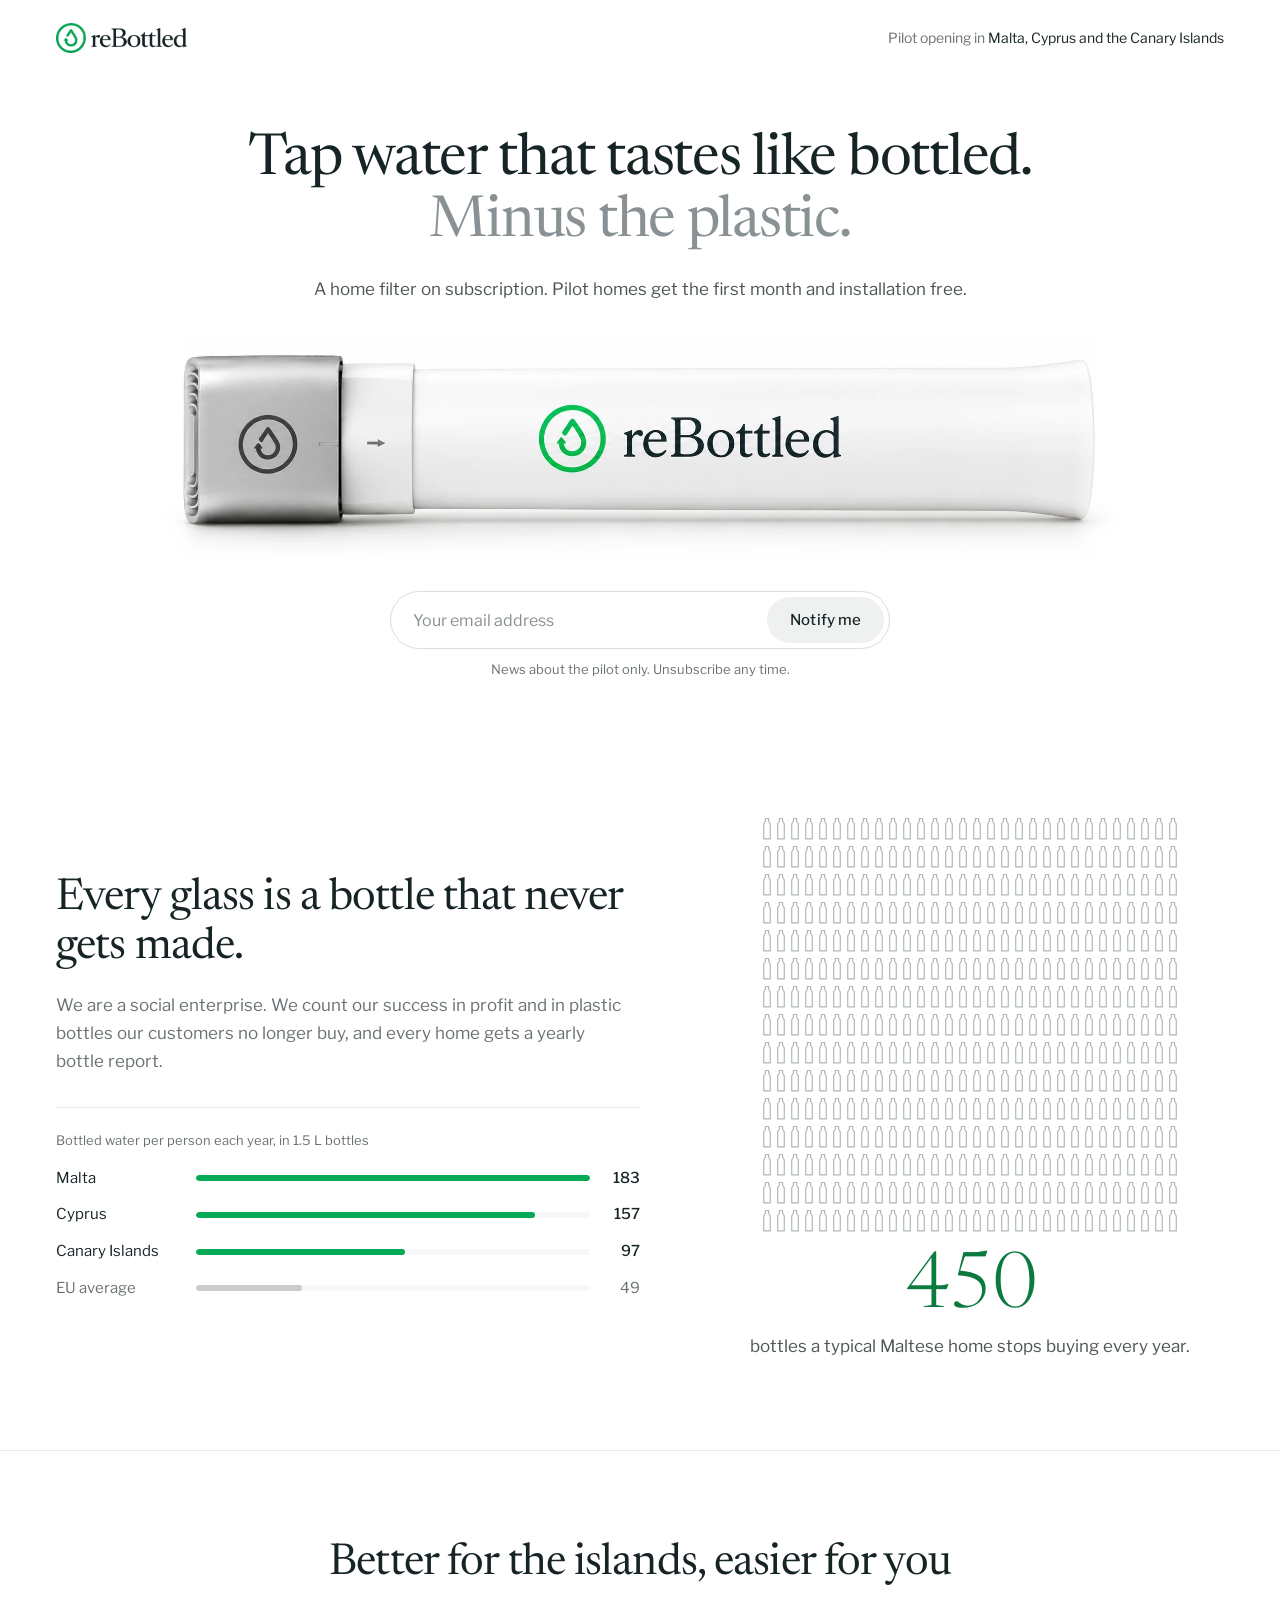
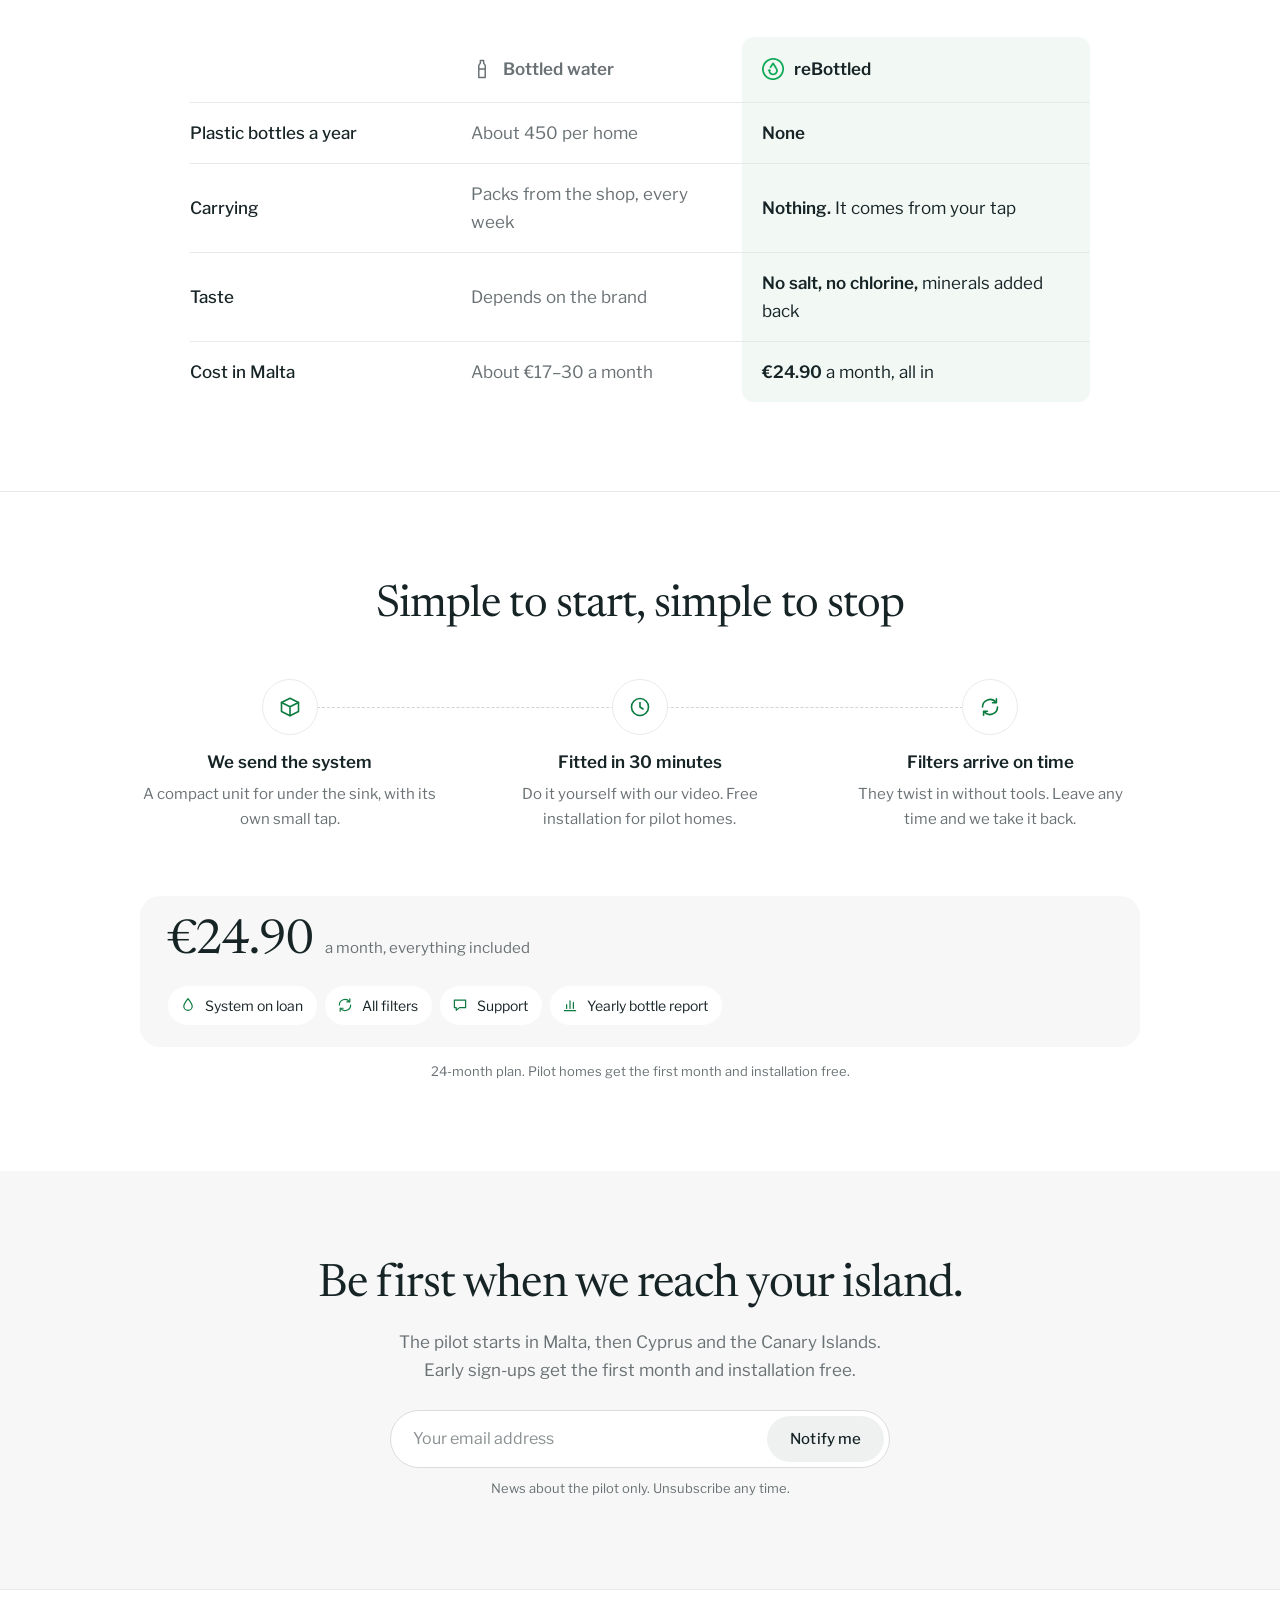
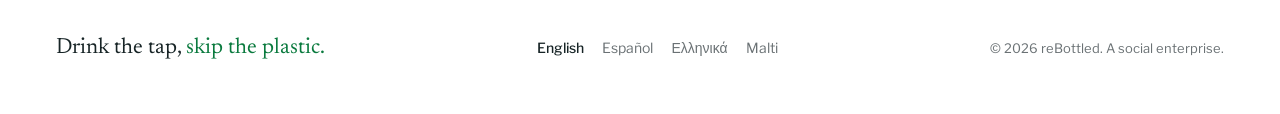
==== commit 19b18928: "Add Spanish, Greek and Maltese pages at /es, /cy and /mt Same structure as the English page with mar" ====
--- a/index.html
+++ b/index.html
@@ -101,23 +101,23 @@
           </div>
           <div class="compare-row" role="row">
             <span role="rowheader">Plastic bottles a year</span>
-            <span role="cell" class="col-bottled"><span>About 450 per home</span></span>
-            <span role="cell" class="col-us"><span><strong>None</strong></span></span>
+            <span role="cell" class="col-bottled" data-label="Bottled"><span>About 450 per home</span></span>
+            <span role="cell" class="col-us" data-label="reBottled"><span><strong>None</strong></span></span>
           </div>
           <div class="compare-row" role="row">
             <span role="rowheader">Carrying</span>
-            <span role="cell" class="col-bottled"><span>Packs from the shop, every week</span></span>
-            <span role="cell" class="col-us"><span><strong>Nothing.</strong> It comes from your tap</span></span>
+            <span role="cell" class="col-bottled" data-label="Bottled"><span>Packs from the shop, every week</span></span>
+            <span role="cell" class="col-us" data-label="reBottled"><span><strong>Nothing.</strong> It comes from your tap</span></span>
           </div>
           <div class="compare-row" role="row">
             <span role="rowheader">Taste</span>
-            <span role="cell" class="col-bottled"><span>Depends on the brand</span></span>
-            <span role="cell" class="col-us"><span><strong>No salt, no chlorine,</strong> minerals added back</span></span>
+            <span role="cell" class="col-bottled" data-label="Bottled"><span>Depends on the brand</span></span>
+            <span role="cell" class="col-us" data-label="reBottled"><span><strong>No salt, no chlorine,</strong> minerals added back</span></span>
           </div>
           <div class="compare-row" role="row">
             <span role="rowheader">Cost in Malta</span>
-            <span role="cell" class="col-bottled"><span>About €17–30 a month</span></span>
-            <span role="cell" class="col-us"><span><strong>€24.90</strong> a month, all in</span></span>
+            <span role="cell" class="col-bottled" data-label="Bottled"><span>About €17–30 a month</span></span>
+            <span role="cell" class="col-us" data-label="reBottled"><span><strong>€24.90</strong> a month, all in</span></span>
           </div>
         </div>
       </div>
@@ -177,6 +177,12 @@
   <footer class="site-footer">
     <div class="wrap footer-inner">
       <p class="footer-line">Drink the tap, <span class="accent">skip the plastic.</span></p>
+      <nav class="lang-switch" aria-label="Language">
+        <a href="./" lang="en" hreflang="en" aria-current="page">English</a>
+        <a href="es/" lang="es" hreflang="es">Español</a>
+        <a href="cy/" lang="el" hreflang="el">Ελληνικά</a>
+        <a href="mt/" lang="mt" hreflang="mt">Malti</a>
+      </nav>
       <p class="fine">© <span id="year">2026</span> reBottled. A social enterprise.</p>
     </div>
   </footer>
--- a/styles.css
+++ b/styles.css
@@ -207,6 +207,9 @@
 .bar-value { text-align: right; font-size: 15px; font-weight: 500; color: var(--ink); font-variant-numeric: tabular-nums; }
 .is-reference dt, .is-reference .bar-value { color: var(--muted); font-weight: 400; }
 .is-reference .bar > span { background: #C9CDCD; }
+/* The visitor's own island on localised pages */
+.is-local dt, .is-local .bar-value { font-weight: 600; }
+.is-local .bar > span { background: var(--green-dark); }
 
 .js .bars .bar > span { transform: scaleX(0); transition: transform 0.9s cubic-bezier(0.2, 0.7, 0.2, 1); }
 .js .bars.is-visible .bar > span { transform: scaleX(1); }
@@ -217,9 +220,12 @@
 .bottle-wall { margin: 0; display: grid; gap: 16px; justify-items: center; }
 /* 30 columns x 15 rows = 450 bottles, each cell 1:2 */
 .bottle-grid {
-  width: 100%; max-width: 420px; aspect-ratio: 1 / 1;
+  /* --cols x --rows bottles; each page sets them to match its own number */
+  --cols: 30; --rows: 15; --ratio: 1;
+  --m-cols: 45; --m-rows: 10; --m-ratio: 2.25;
+  width: 100%; max-width: 420px; aspect-ratio: var(--ratio);
   background-image: url("data:image/svg+xml,%3Csvg xmlns='http://www.w3.org/2000/svg' viewBox='0 0 12 24'%3E%3Cpath d='M4.6 3h2.8v2.3l1.4 2.3v12.9H3.2V7.6l1.4-2.3z' fill='none' stroke='%23AEB6B8' stroke-width='1' stroke-linejoin='round'/%3E%3C/svg%3E");
-  background-size: calc(100% / 30) calc(100% / 15);
+  background-size: calc(100% / var(--cols)) calc(100% / var(--rows));
   background-repeat: repeat;
 }
 .bottle-wall figcaption { text-align: center; color: var(--text); max-width: 26em; }
@@ -305,6 +311,16 @@
 .site-footer { padding: 40px 0 48px; border-top: 1px solid var(--line); }
 .footer-inner { display: flex; align-items: baseline; justify-content: space-between; gap: 24px; flex-wrap: wrap; }
 .footer-line { font-family: var(--serif); font-size: 22px; color: var(--ink); }
+.lang-switch { display: flex; flex-wrap: wrap; gap: 4px 18px; }
+.lang-switch a { font-size: 14px; color: var(--muted); text-decoration: none; }
+.lang-switch a:hover { color: var(--ink); }
+.lang-switch a[aria-current="page"] { color: var(--ink); font-weight: 500; }
+
+/* Greek page: Newsreader and Libre Franklin have no Greek glyphs */
+html[lang="el"] {
+  --serif: "Literata", Georgia, "Times New Roman", serif;
+  --sans: "Noto Sans", "Helvetica Neue", Arial, sans-serif;
+}
 
 /* Short screens: keep the post-sign-up panel compact so the photo stays visible */
 @media (max-height: 620px) {
@@ -343,7 +359,7 @@
   .bar-row { grid-template-columns: 104px minmax(0, 1fr); gap: 12px; }
   .bar-row dt, .bar-value { font-size: 14px; }
   /* On phones the wall turns into a wide strip: 45 columns x 10 rows, still 450 bottles */
-  .bottle-grid { max-width: none; aspect-ratio: 45 / 20; background-size: calc(100% / 45) calc(100% / 10); }
+  .bottle-grid { max-width: none; aspect-ratio: var(--m-ratio); background-size: calc(100% / var(--m-cols)) calc(100% / var(--m-rows)); }
   .wall-number { font-size: 52px; }
   /* Comparison becomes one card per row: label on top, then the two answers */
   .compare-head { display: none; }
@@ -351,10 +367,10 @@
   .compare-row > [role="rowheader"] { grid-column: 1 / -1; padding: 0; font-size: 14px; }
   .compare-row > span { padding: 10px 12px; font-size: 14px; align-items: flex-start; }
   .compare-row .col-bottled { background: #fff; border: 1px solid var(--line); border-radius: 10px; }
-  .compare-row .col-bottled::before { content: "Bottled"; }
+  .compare-row .col-bottled::before { content: attr(data-label); }
   .compare-row .col-us { border-radius: 10px; }
   .compare-row:last-child .col-us { border-radius: 10px; }
-  .compare-row .col-us::before { content: "reBottled"; }
+  .compare-row .col-us::before { content: attr(data-label); }
   .compare-row .col-bottled, .compare-row .col-us { display: block; line-height: 1.45; }
   .compare-row .col-bottled::before, .compare-row .col-us::before { display: block; margin-bottom: 3px; font-size: 12px; color: var(--muted); font-weight: 500; }
   .steps { grid-template-columns: minmax(0, 1fr); gap: 0; }
